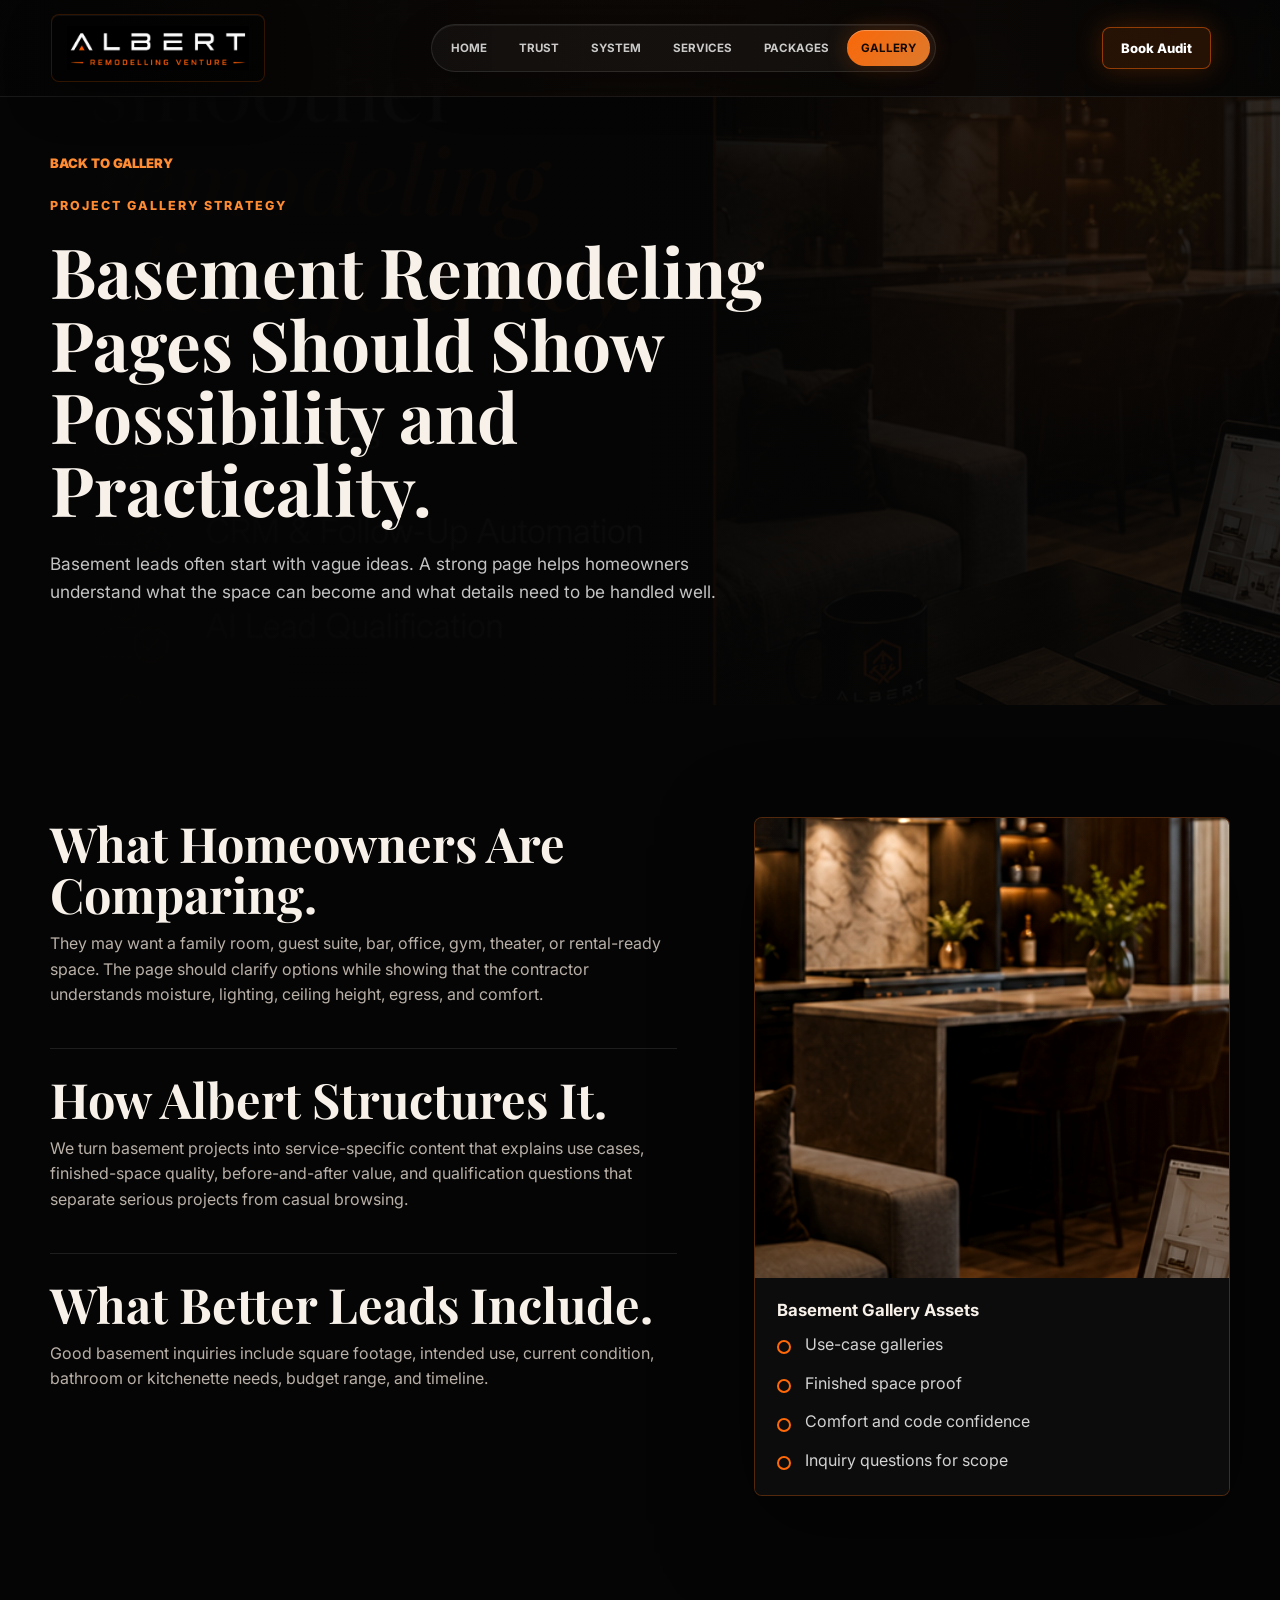
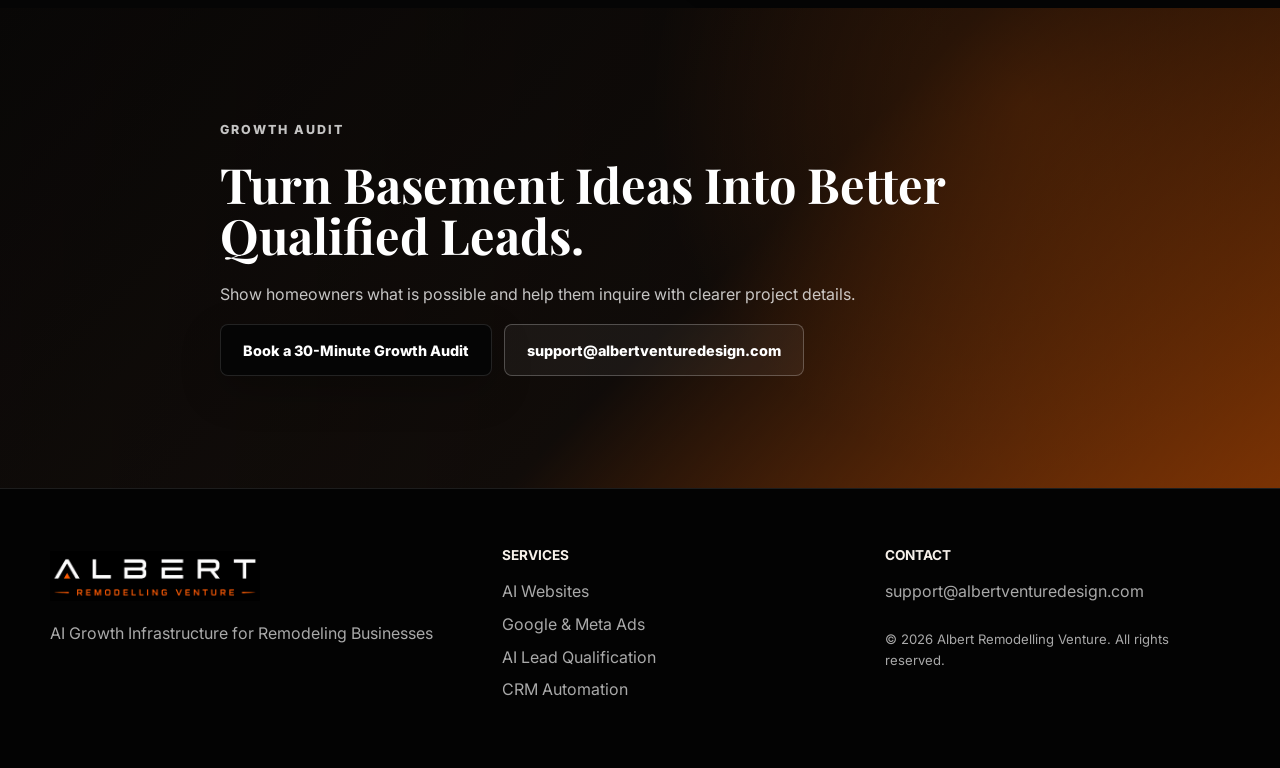
==== basement-remodeling.html @ aa7a7941 "Launch Albert Remodelling Venture website Mobile-first, performance-optimised 12-page marketing site" ====
<!DOCTYPE html>
<html lang="en">
  <head><meta charset="UTF-8" /><meta name="viewport" content="width=device-width, initial-scale=1.0" /><title>Basement Remodeling Strategy | Albert Remodelling Venture</title><meta name="description" content="Basement remodeling gallery strategy for showcasing livable space, entertainment areas, guest suites, home offices, and lead qualification." /><link rel="preconnect" href="https://fonts.googleapis.com" /><link rel="preconnect" href="https://fonts.gstatic.com" crossorigin /><link href="https://fonts.googleapis.com/css2?family=Inter:wght@400;500;600;700;800&family=Playfair+Display:wght@600;700&display=swap" rel="stylesheet" /><link rel="icon" type="image/png" href="assets/albert-favicon.png" />
    <link rel="apple-touch-icon" href="assets/apple-touch-icon.png" />
    <meta name="theme-color" content="#050505" />
    <meta property="og:type" content="website" />
    <meta property="og:title" content="Basement Remodeling Strategy | Albert Remodelling Venture" />
    <meta property="og:description" content="Basement remodeling gallery strategy for showcasing livable space, entertainment areas, guest suites, home offices, and lead qualification." />
    <link rel="stylesheet" href="styles.css" />
    <noscript><style>.reveal{opacity:1!important;transform:none!important}</style></noscript>
  </head>
  <body>
    <a href="#main" class="skip-link">Skip to main content</a>
    <header class="site-header" data-header><a class="brand" href="index.html" aria-label="Albert Remodelling Venture home"><img src="assets/albert-logo-wordmark.png" alt="Albert Remodelling Venture logo" /></a><nav class="nav" data-nav aria-label="Primary navigation"><a href="index.html">Home</a><a href="trust.html">Trust</a><a href="system.html">System</a><a href="services.html">Services</a><a href="packages.html">Packages</a><a class="is-active" href="gallery.html">Gallery</a></nav><a class="header-cta" href="mailto:support@albertventuredesign.com?subject=30-Minute%20Growth%20Audit">Book Audit</a><button class="nav-toggle" type="button" data-nav-toggle aria-label="Open navigation" aria-expanded="false"><span></span><span></span><span></span></button></header>
    <main id="main">
      <section class="page-hero"><div class="page-hero-bg" aria-hidden="true"><img src="albert_remodelling_venture_neat_folder/albert_remodelling_venture_neat_folder/02_CAROUSEL_POST_2_Project_Friction/slide_03.png" alt="" loading="eager" fetchpriority="high" decoding="async" /></div><div class="container"><a class="text-link reveal" href="gallery.html">Back to Gallery</a><p class="eyebrow reveal">Project Gallery Strategy</p><h1 class="reveal">Basement Remodeling Pages Should Show Possibility and Practicality.</h1><p class="reveal">Basement leads often start with vague ideas. A strong page helps homeowners understand what the space can become and what details need to be handled well.</p></div></section>
      <section class="section-pad"><div class="container detail-grid"><div class="detail-copy"><div class="detail-block reveal"><h2>What Homeowners Are Comparing.</h2><p>They may want a family room, guest suite, bar, office, gym, theater, or rental-ready space. The page should clarify options while showing that the contractor understands moisture, lighting, ceiling height, egress, and comfort.</p></div><div class="detail-block reveal"><h2>How Albert Structures It.</h2><p>We turn basement projects into service-specific content that explains use cases, finished-space quality, before-and-after value, and qualification questions that separate serious projects from casual browsing.</p></div><div class="detail-block reveal"><h2>What Better Leads Include.</h2><p>Good basement inquiries include square footage, intended use, current condition, bathroom or kitchenette needs, budget range, and timeline.</p></div></div><aside class="detail-visual reveal"><div class="project-visual basement" role="img" aria-label="Basement remodeling visual"></div><div class="detail-visual-caption"><h3>Basement Gallery Assets</h3><ul class="check-list"><li>Use-case galleries</li><li>Finished space proof</li><li>Comfort and code confidence</li><li>Inquiry questions for scope</li></ul></div></aside></div></section>
      <section class="final-cta section-pad section-orange"><div class="container narrow reveal"><p class="eyebrow">Growth Audit</p><h2>Turn Basement Ideas Into Better Qualified Leads.</h2><p>Show homeowners what is possible and help them inquire with clearer project details.</p><div class="hero-actions"><a class="btn btn-dark" href="mailto:support@albertventuredesign.com?subject=Basement%20Remodeling%20Growth%20Audit">Book a 30-Minute Growth Audit</a><a class="btn btn-ghost-dark" href="mailto:support@albertventuredesign.com">support@albertventuredesign.com</a></div></div></section>
    </main>
    <footer class="footer"><div class="container footer-inner"><div><img class="footer-logo" src="assets/albert-logo-wordmark.png" alt="Albert Remodelling Venture logo" loading="lazy" decoding="async" /><p>AI Growth Infrastructure for Remodeling Businesses</p></div><div><h2>Services</h2><p>AI Websites</p><p>Google &amp; Meta Ads</p><p>AI Lead Qualification</p><p>CRM Automation</p></div><div><h2>Contact</h2><a href="mailto:support@albertventuredesign.com">support@albertventuredesign.com</a><p class="copyright">&copy; 2026 Albert Remodelling Venture. All rights reserved.</p></div></div></footer><script src="script.js"></script>
  </body>
</html>
---- styles.css ----
:root {
  --ink: #050505;
  --charcoal: #0d0d0d;
  --panel: #151210;
  --panel-2: #201a15;
  --line: rgba(255, 255, 255, 0.12);
  --line-strong: rgba(255, 110, 16, 0.45);
  --text: #f7f1ea;
  --muted: #b9b0a8;
  --orange: #ff6908;
  --orange-2: #ff8b32;
  --gold: #d9a55a;
  --shadow: 0 28px 90px rgba(0, 0, 0, 0.55);
  --radius: 8px;
  --max: 1180px;
}

* {
  box-sizing: border-box;
}

html {
  scroll-behavior: smooth;
}

[id] {
  scroll-margin-top: 92px;
}

body {
  margin: 0;
  background: var(--ink);
  color: var(--text);
  font-family: "Inter", Arial, sans-serif;
  line-height: 1.6;
}

body.nav-open {
  overflow: hidden;
}

img {
  display: block;
  max-width: 100%;
  height: auto;
}

a {
  color: inherit;
  text-decoration: none;
}

.skip-link {
  position: absolute;
  top: -120%;
  left: 16px;
  z-index: 200;
  padding: 10px 18px;
  border-radius: 0 0 var(--radius) var(--radius);
  background: var(--orange);
  color: #130904;
  font-size: 0.88rem;
  font-weight: 800;
  white-space: nowrap;
  transition: top 150ms ease;
}

.skip-link:focus {
  top: 0;
  outline: 2px solid #fff;
  outline-offset: 2px;
}

:focus-visible {
  outline: 2px solid var(--orange);
  outline-offset: 3px;
  border-radius: 3px;
}

h1,
h2,
h3,
p {
  margin-top: 0;
}

h1,
h2 {
  font-family: "Playfair Display", Georgia, serif;
  line-height: 1.05;
}

h1 {
  max-width: 850px;
  margin-bottom: 26px;
  font-size: clamp(2.65rem, 6.2vw, 6rem);
  letter-spacing: 0;
}

h2 {
  margin-bottom: 22px;
  font-size: clamp(2rem, 3.8vw, 3.9rem);
  letter-spacing: 0;
}

h3 {
  margin-bottom: 12px;
  font-size: 1.05rem;
  line-height: 1.2;
}

p {
  color: var(--muted);
}

.container {
  width: min(100% - 40px, var(--max));
  margin: 0 auto;
}

.narrow {
  max-width: 840px;
}

.section-pad {
  padding: 112px 0;
}

.section-dark,
.section-dark-soft {
  background: var(--ink);
}

.section-dark-soft {
  background:
    radial-gradient(circle at 18% 12%, rgba(255, 105, 8, 0.12), transparent 28%),
    linear-gradient(135deg, #070707 0%, #14100d 100%);
}

.section-warm {
  background:
    linear-gradient(135deg, rgba(255, 105, 8, 0.08), transparent 34%),
    #0f0d0b;
}

.site-header {
  position: fixed;
  top: 0;
  left: 0;
  z-index: 50;
  display: grid;
  grid-template-columns: auto 1fr auto auto;
  align-items: center;
  gap: 18px;
  width: 100%;
  padding: 14px clamp(18px, 4vw, 52px);
  background:
    linear-gradient(90deg, rgba(5, 5, 5, 0.92), rgba(15, 10, 7, 0.76), rgba(5, 5, 5, 0.92));
  border-bottom: 1px solid rgba(255, 255, 255, 0.08);
  backdrop-filter: blur(18px);
  transition: background 220ms ease, padding 220ms ease;
}

.site-header.is-scrolled {
  padding-top: 9px;
  padding-bottom: 9px;
  background: rgba(5, 5, 5, 0.9);
}

.brand {
  display: inline-flex;
  width: 214px;
  height: 68px;
  align-items: center;
  justify-content: center;
  padding: 10px 15px;
  border: 1px solid rgba(255, 105, 8, 0.18);
  border-radius: var(--radius);
  background: rgba(0, 0, 0, 0.5);
  overflow: hidden;
  box-shadow: inset 0 1px 0 rgba(255, 255, 255, 0.05), 0 16px 44px rgba(0, 0, 0, 0.34);
}

.brand img {
  width: 100%;
  height: 100%;
  object-fit: contain;
  object-position: center;
}

.nav {
  display: flex;
  align-items: center;
  justify-content: center;
  justify-self: center;
  gap: 4px;
  padding: 5px;
  border: 1px solid rgba(255, 255, 255, 0.1);
  border-radius: 999px;
  background: rgba(255, 255, 255, 0.035);
  box-shadow: inset 0 1px 0 rgba(255, 255, 255, 0.06), 0 18px 45px rgba(0, 0, 0, 0.22);
  color: #f3ece4;
  font-size: 0.72rem;
  font-weight: 700;
  text-transform: uppercase;
}

.nav a {
  position: relative;
  display: inline-flex;
  min-height: 36px;
  align-items: center;
  justify-content: center;
  padding: 0 14px;
  border-radius: 999px;
  color: rgba(255, 255, 255, 0.78);
  transition: color 180ms ease, background 180ms ease, box-shadow 180ms ease;
}

.nav a::after {
  display: none;
}

.nav a:hover,
.nav a:focus-visible {
  background: rgba(255, 255, 255, 0.07);
  color: #fff;
}

.nav a.is-active {
  background: linear-gradient(135deg, rgba(255, 105, 8, 0.98), rgba(255, 139, 50, 0.86));
  color: #120904;
  box-shadow: 0 0 24px rgba(255, 105, 8, 0.24), inset 0 1px 0 rgba(255, 255, 255, 0.28);
}

.header-cta {
  display: inline-flex;
  min-height: 42px;
  align-items: center;
  justify-content: center;
  padding: 0 18px;
  border: 1px solid rgba(255, 105, 8, 0.5);
  border-radius: var(--radius);
  background: rgba(255, 105, 8, 0.12);
  color: #fff;
  font-size: 0.82rem;
  font-weight: 800;
  box-shadow: 0 0 28px rgba(255, 105, 8, 0.22);
}

.nav-toggle {
  display: none;
  flex-direction: column;
  justify-content: center;
  align-items: center;
  gap: 5px;
  width: 44px;
  height: 44px;
  border: 1px solid var(--line);
  border-radius: var(--radius);
  background: rgba(255, 255, 255, 0.04);
  cursor: pointer;
}

.nav-toggle span {
  display: block;
  width: 20px;
  height: 2px;
  background: #fff;
  border-radius: 1px;
  transition: transform 220ms ease, opacity 180ms ease;
}

.nav-toggle[aria-expanded="true"] span:nth-child(1) {
  transform: translateY(7px) rotate(45deg);
}

.nav-toggle[aria-expanded="true"] span:nth-child(2) {
  opacity: 0;
}

.nav-toggle[aria-expanded="true"] span:nth-child(3) {
  transform: translateY(-7px) rotate(-45deg);
}

.hero {
  position: relative;
  min-height: 82vh;
  padding: 142px 0 54px;
  overflow: hidden;
  isolation: isolate;
}

.hero-bg,
.hero-bg img {
  position: absolute;
  inset: 0;
  z-index: -3;
  width: 100%;
  height: 100%;
}

.hero-bg img {
  object-fit: cover;
  opacity: 0.58;
}

.hero::before {
  position: absolute;
  inset: 0;
  z-index: -2;
  background:
    linear-gradient(90deg, #050505 0%, #050505 49%, rgba(5, 5, 5, 0.78) 62%, rgba(5, 5, 5, 0.28) 100%),
    linear-gradient(180deg, rgba(0, 0, 0, 0.3), #050505 100%);
  content: "";
}

.hero::after {
  position: absolute;
  right: min(8vw, 110px);
  bottom: 28px;
  z-index: -1;
  width: min(440px, 44vw);
  height: 1px;
  background: linear-gradient(90deg, transparent, var(--orange), transparent);
  box-shadow: 0 0 70px 20px rgba(255, 105, 8, 0.24);
  content: "";
}

.hero-inner {
  width: min(100% - 40px, var(--max));
  margin: 0 auto;
}

.eyebrow {
  margin-bottom: 18px;
  color: var(--orange-2);
  font-size: 0.78rem;
  font-weight: 800;
  letter-spacing: 0.16em;
  text-transform: uppercase;
}

.hero-copy {
  max-width: 720px;
  margin-bottom: 28px;
  color: rgba(255, 255, 255, 0.78);
  font-size: clamp(0.98rem, 1.45vw, 1.1rem);
}

.hero-actions {
  display: flex;
  flex-wrap: wrap;
  gap: 12px;
  align-items: center;
}

.btn {
  display: inline-flex;
  min-height: 52px;
  align-items: center;
  justify-content: center;
  padding: 0 22px;
  border-radius: var(--radius);
  font-size: 0.9rem;
  font-weight: 800;
  transition: transform 180ms ease, box-shadow 180ms ease, border-color 180ms ease;
}

.btn:hover,
.btn:focus-visible {
  transform: translateY(-2px);
}

.btn-primary {
  background: linear-gradient(135deg, var(--orange), var(--orange-2));
  color: #120904;
  box-shadow: 0 0 36px rgba(255, 105, 8, 0.44), inset 0 1px 0 rgba(255, 255, 255, 0.38);
}

.btn-secondary {
  border: 1px solid rgba(255, 255, 255, 0.18);
  background: rgba(255, 255, 255, 0.06);
  color: #fff;
}

.btn-dark {
  background: #090705;
  color: #fff;
  box-shadow: 0 15px 40px rgba(0, 0, 0, 0.24);
}

.btn-ghost-dark {
  border: 1px solid rgba(0, 0, 0, 0.24);
  color: #180a02;
}

.trust-line {
  display: flex;
  flex-wrap: wrap;
  gap: 10px;
  max-width: 850px;
  margin: 32px 0 0;
  color: rgba(255, 255, 255, 0.74);
  font-size: 0.8rem;
  font-weight: 800;
  text-transform: uppercase;
}

.trust-item {
  display: inline-flex;
  align-items: center;
  gap: 10px;
}

.trust-item:not(:last-child)::after {
  width: 4px;
  height: 4px;
  border-radius: 999px;
  background: var(--orange);
  content: "";
}

.section-heading {
  max-width: 780px;
  margin-bottom: 44px;
}

.section-heading.wide {
  max-width: 940px;
}

.section-heading p,
.section-copy p {
  max-width: 760px;
  font-size: 0.98rem;
}

.page-hero {
  position: relative;
  min-height: 58vh;
  padding: 150px 0 82px;
  overflow: hidden;
  background: #060606;
  isolation: isolate;
}

.page-hero::before {
  position: absolute;
  inset: 0;
  z-index: -1;
  background:
    linear-gradient(90deg, #050505 0%, rgba(5, 5, 5, 0.94) 48%, rgba(5, 5, 5, 0.58) 100%),
    radial-gradient(circle at 82% 22%, rgba(255, 105, 8, 0.22), transparent 30%);
  content: "";
}

.page-hero-bg {
  position: absolute;
  inset: 0;
  z-index: -2;
  opacity: 0.44;
}

.page-hero-bg img {
  width: 100%;
  height: 100%;
  object-fit: cover;
  object-position: right center;
}

.page-hero h1 {
  max-width: 840px;
  font-size: clamp(2.7rem, 5.4vw, 5.4rem);
}

.page-hero p:not(.eyebrow) {
  max-width: 720px;
  color: rgba(255, 255, 255, 0.76);
  font-size: 1.08rem;
}

.page-grid {
  display: grid;
  grid-template-columns: minmax(0, 0.8fr) minmax(320px, 1fr);
  gap: clamp(32px, 6vw, 76px);
  align-items: start;
}

.page-aside {
  position: sticky;
  top: 110px;
}

.page-panel {
  padding: clamp(24px, 4vw, 42px);
  border: 1px solid rgba(255, 105, 8, 0.28);
  border-radius: var(--radius);
  background:
    linear-gradient(135deg, rgba(255, 105, 8, 0.12), rgba(255, 255, 255, 0.035)),
    #12100e;
  box-shadow: var(--shadow);
}

.page-stack {
  display: grid;
  gap: 16px;
}

.text-link {
  display: inline-flex;
  align-items: center;
  margin-bottom: 22px;
  color: var(--orange-2);
  font-size: 0.82rem;
  font-weight: 900;
  text-transform: uppercase;
}

.text-link:hover {
  color: #fff;
}

.detail-grid {
  display: grid;
  grid-template-columns: minmax(0, 1fr) minmax(320px, 0.76fr);
  gap: clamp(34px, 6vw, 78px);
  align-items: start;
}

.detail-copy {
  display: grid;
  gap: 24px;
}

.detail-copy h2 {
  margin-bottom: 12px;
}

.detail-block {
  padding-bottom: 24px;
  border-bottom: 1px solid rgba(255, 255, 255, 0.1);
}

.detail-block:last-child {
  border-bottom: 0;
}

.detail-block p {
  max-width: 760px;
}

.detail-card {
  padding: 26px;
  border: 1px solid rgba(255, 105, 8, 0.28);
  border-radius: var(--radius);
  background:
    linear-gradient(145deg, rgba(255, 105, 8, 0.12), rgba(255, 255, 255, 0.035)),
    #12100e;
  box-shadow: var(--shadow);
}

.detail-card h3 {
  font-size: 1.3rem;
}

.detail-visual {
  position: sticky;
  top: 110px;
  overflow: hidden;
  border: 1px solid rgba(255, 105, 8, 0.28);
  border-radius: var(--radius);
  background: #111;
  box-shadow: var(--shadow);
}

.detail-visual .project-visual {
  height: 460px;
}

.detail-visual-caption {
  padding: 22px;
  background: #0c0c0c;
}

.detail-visual-caption p {
  margin: 0;
}

.card-grid {
  display: grid;
  gap: 16px;
}

.card-grid.five {
  grid-template-columns: repeat(5, minmax(0, 1fr));
}

.glass-card,
.service-card,
.package-card,
.timeline-step,
.gallery-card {
  border: 1px solid var(--line);
  border-radius: var(--radius);
  background:
    linear-gradient(145deg, rgba(255, 255, 255, 0.075), rgba(255, 255, 255, 0.025)),
    rgba(255, 255, 255, 0.03);
  box-shadow: 0 18px 50px rgba(0, 0, 0, 0.26);
  transition: transform 180ms ease, border-color 180ms ease, background 180ms ease;
}

.glass-card:hover,
.service-card:hover,
.package-card:hover,
.timeline-step:hover,
.gallery-card:hover {
  transform: translateY(-5px);
  border-color: var(--line-strong);
}

.glass-card {
  min-height: 235px;
  padding: 22px;
}

.card-icon {
  display: inline-flex;
  width: 42px;
  height: 42px;
  align-items: center;
  justify-content: center;
  margin-bottom: 34px;
  border: 1px solid rgba(255, 105, 8, 0.4);
  border-radius: 999px;
  color: var(--orange-2);
  font-size: 0.78rem;
  font-weight: 800;
}

.split {
  display: grid;
  grid-template-columns: minmax(0, 0.95fr) minmax(320px, 1fr);
  gap: clamp(36px, 6vw, 86px);
  align-items: center;
}

.reverse {
  grid-template-columns: minmax(320px, 1fr) minmax(0, 0.95fr);
}

.trust-panel {
  padding: clamp(24px, 4vw, 42px);
  border: 1px solid rgba(255, 105, 8, 0.28);
  border-radius: var(--radius);
  background:
    linear-gradient(135deg, rgba(255, 105, 8, 0.12), rgba(255, 255, 255, 0.035)),
    #12100e;
  box-shadow: var(--shadow);
}

.check-list,
.package-card ul {
  display: grid;
  gap: 13px;
  margin: 0;
  padding: 0;
  list-style: none;
}

.check-list.two-col {
  grid-template-columns: repeat(2, minmax(0, 1fr));
}

.check-list li,
.package-card li {
  position: relative;
  padding-left: 28px;
  color: rgba(255, 255, 255, 0.82);
}

.check-list li::before,
.package-card li::before {
  position: absolute;
  top: 0.53em;
  left: 0;
  width: 10px;
  height: 10px;
  border: 2px solid var(--orange);
  border-radius: 999px;
  content: "";
}

.feature-strip {
  display: grid;
  grid-template-columns: repeat(5, minmax(0, 1fr));
  gap: 12px;
}

.feature-strip span {
  min-height: 78px;
  display: flex;
  align-items: center;
  padding: 18px;
  border: 1px solid var(--line);
  border-radius: var(--radius);
  background: #111;
  color: #f8f3ef;
  font-weight: 800;
}

.service-grid {
  display: grid;
  grid-template-columns: repeat(3, minmax(0, 1fr));
  gap: 16px;
}

.service-card {
  min-height: 210px;
  padding: 28px;
}

.service-card h3 {
  color: #fff;
  font-size: 1.3rem;
}

.media-band {
  background:
    radial-gradient(circle at 78% 26%, rgba(255, 105, 8, 0.11), transparent 32%),
    #080808;
}

.media-frame {
  position: relative;
  max-width: 430px;
  overflow: hidden;
  border: 1px solid rgba(255, 105, 8, 0.35);
  border-radius: var(--radius);
  box-shadow: var(--shadow);
}

.media-frame::after {
  position: absolute;
  inset: 0;
  border: 1px solid rgba(255, 255, 255, 0.1);
  content: "";
  pointer-events: none;
}

.mini-grid {
  display: grid;
  grid-template-columns: repeat(2, minmax(0, 1fr));
  gap: 10px;
  margin: 28px 0;
}

.mini-grid span {
  min-height: 48px;
  display: flex;
  align-items: center;
  padding: 12px 14px;
  border-left: 2px solid var(--orange);
  background: rgba(255, 255, 255, 0.055);
  color: rgba(255, 255, 255, 0.82);
  font-weight: 700;
}

.timeline {
  display: grid;
  grid-template-columns: repeat(5, minmax(0, 1fr));
  gap: 14px;
}

.timeline-step {
  min-height: 250px;
  padding: 24px;
}

.timeline-step span {
  display: block;
  margin-bottom: 40px;
  color: var(--orange);
  font-size: 0.8rem;
  font-weight: 900;
}

.timeline-step h3 {
  font-size: 1.25rem;
}

.package-grid {
  display: grid;
  grid-template-columns: repeat(3, minmax(0, 1fr));
  gap: 18px;
  align-items: stretch;
}

.package-card {
  position: relative;
  min-height: 590px;
  padding: 30px;
}

.package-card.featured {
  border-color: rgba(255, 105, 8, 0.72);
  background:
    linear-gradient(165deg, rgba(255, 105, 8, 0.22), rgba(255, 255, 255, 0.055)),
    #15100d;
  box-shadow: 0 0 70px rgba(255, 105, 8, 0.14);
}

.package-card h3 {
  font-size: 1.55rem;
}

.package-label {
  margin-bottom: 10px;
  color: var(--orange-2);
  font-size: 0.8rem;
  font-weight: 900;
  text-transform: uppercase;
}

.popular {
  position: absolute;
  top: 28px;
  right: 24px;
  padding: 7px 10px;
  border-radius: 999px;
  background: var(--orange);
  color: #170904;
  font-size: 0.68rem;
  font-weight: 900;
  text-transform: uppercase;
}

.package-card .btn {
  width: 100%;
  margin-top: 26px;
}

.gallery-grid {
  display: grid;
  grid-template-columns: repeat(3, minmax(0, 1fr));
  gap: 18px;
}

.gallery-card {
  position: relative;
  overflow: hidden;
  min-height: 360px;
  background: #111;
}

.project-visual {
  position: relative;
  width: 100%;
  height: 280px;
  background-position: center;
  background-size: cover;
  filter: saturate(1.08) contrast(1.04) brightness(1.08);
  transition: transform 320ms ease, filter 320ms ease;
}

.project-visual::after {
  position: absolute;
  inset: 0;
  background:
    linear-gradient(180deg, rgba(0, 0, 0, 0.04) 20%, rgba(0, 0, 0, 0.42) 100%),
    linear-gradient(90deg, rgba(0, 0, 0, 0.04), transparent 48%, rgba(255, 105, 8, 0.1));
  content: "";
}

.project-visual.kitchen {
  background-image: url("albert_remodelling_venture_neat_folder/albert_remodelling_venture_neat_folder/01_CAROUSEL_POST_1_Homeowners_Decide/slide_01.png");
  background-position: 100% 52%;
  background-size: 285%;
}

.project-visual.bath {
  background-image: url("albert_remodelling_venture_neat_folder/albert_remodelling_venture_neat_folder/03_CAROUSEL_POST_3_Year_Round_Pipeline/slide_04.png");
  background-position: 100% 50%;
  background-size: 280%;
}

.project-visual.living {
  background-image: url("albert_remodelling_venture_neat_folder/albert_remodelling_venture_neat_folder/01_CAROUSEL_POST_1_Homeowners_Decide/slide_03.png");
  background-position: 100% 48%;
  background-size: 292%;
}

.project-visual.basement {
  background-image: url("albert_remodelling_venture_neat_folder/albert_remodelling_venture_neat_folder/02_CAROUSEL_POST_2_Project_Friction/slide_03.png");
  background-position: 100% 48%;
  background-size: 288%;
}

.project-visual.design {
  background-image: url("albert_remodelling_venture_neat_folder/albert_remodelling_venture_neat_folder/03_CAROUSEL_POST_3_Year_Round_Pipeline/slide_01.png");
  background-position: 100% 54%;
  background-size: 290%;
}

.project-visual.before {
  background-image: url("albert_remodelling_venture_neat_folder/albert_remodelling_venture_neat_folder/02_CAROUSEL_POST_2_Project_Friction/slide_02.png");
  background-position: 100% 48%;
  background-size: 288%;
}

.gallery-card:hover .project-visual {
  transform: scale(1.04);
  filter: saturate(1.12) contrast(1.08) brightness(1.12);
}

.gallery-card-copy {
  position: absolute;
  right: 0;
  bottom: 0;
  left: 0;
  z-index: 1;
  padding: 26px;
  background: linear-gradient(180deg, transparent, rgba(0, 0, 0, 0.82) 20%, #0e0e0e 100%);
}

.gallery-card-copy::after {
  display: inline-flex;
  min-height: 30px;
  align-items: center;
  margin-top: 14px;
  padding: 0 10px;
  border: 1px solid rgba(255, 105, 8, 0.42);
  border-radius: 999px;
  color: #fff;
  content: "Open Page";
  font-size: 0.68rem;
  font-weight: 900;
  text-transform: uppercase;
}

.gallery-card-copy span {
  display: block;
  margin-bottom: 8px;
  color: var(--orange-2);
  font-size: 0.7rem;
  font-weight: 900;
  text-transform: uppercase;
}

.gallery-card h3 {
  margin: 0;
  font-size: 1.25rem;
  color: #fff;
}

.section-orange {
  position: relative;
  overflow: hidden;
  background:
    radial-gradient(circle at 80% 20%, rgba(255, 105, 8, 0.28), transparent 34%),
    linear-gradient(135deg, #0a0807 0%, #18110d 56%, #ff6908 100%);
  color: #fff;
}

.section-orange::before {
  position: absolute;
  inset: 0;
  background: linear-gradient(90deg, rgba(0, 0, 0, 0.16), rgba(0, 0, 0, 0.52));
  content: "";
}

.section-orange .container {
  position: relative;
  z-index: 1;
}

.section-orange .eyebrow,
.section-orange p {
  color: rgba(255, 255, 255, 0.76);
}

.section-orange h2 {
  color: #fff;
}

.section-orange .btn-dark {
  border: 1px solid rgba(255, 255, 255, 0.12);
  background: #050505;
}

.section-orange .btn-ghost-dark {
  border-color: rgba(255, 255, 255, 0.24);
  background: rgba(255, 255, 255, 0.05);
  color: #fff;
}

.footer {
  padding: 58px 0;
  border-top: 1px solid rgba(255, 255, 255, 0.1);
  background: #030303;
}

.footer-inner {
  display: grid;
  grid-template-columns: 1.2fr 1fr 1fr;
  gap: 38px;
}

.footer-logo {
  width: 210px;
  height: 58px;
  object-fit: contain;
  margin-bottom: 16px;
}

.footer h2 {
  margin-bottom: 16px;
  font-family: "Inter", Arial, sans-serif;
  font-size: 0.85rem;
  line-height: 1.2;
  text-transform: uppercase;
}

.footer p,
.footer a {
  display: block;
  margin-bottom: 7px;
  color: rgba(255, 255, 255, 0.66);
}

.footer a:hover {
  color: var(--orange-2);
}

.copyright {
  margin-top: 24px;
  font-size: 0.82rem;
}

.reveal {
  opacity: 0;
  transform: translateY(18px);
  transition: opacity 560ms ease, transform 560ms ease;
}

.reveal.is-visible {
  opacity: 1;
  transform: translateY(0);
}

@media (max-width: 1080px) {
  .card-grid.five,
  .feature-strip,
  .timeline {
    grid-template-columns: repeat(2, minmax(0, 1fr));
  }

  .service-grid,
  .gallery-grid,
  .package-grid {
    grid-template-columns: repeat(2, minmax(0, 1fr));
  }

  .package-card.featured {
    order: -1;
  }
}

@media (max-width: 820px) {
  .site-header {
    grid-template-columns: auto 1fr auto;
  }

  .brand img {
    width: 100%;
  }

  .brand {
    width: 136px;
    height: 52px;
    padding: 8px 10px;
  }

  .header-cta {
    justify-self: end;
  }

  .nav-toggle {
    display: flex;
  }

  .nav {
    position: fixed;
    inset: 72px 14px auto 14px;
    width: calc(100% - 28px);
    display: grid;
    justify-self: stretch;
    justify-content: stretch;
    gap: 6px;
    padding: 14px;
    border: 1px solid var(--line);
    border-radius: var(--radius);
    background: rgba(8, 8, 8, 0.96);
    box-shadow: var(--shadow);
    transform: translateY(-18px);
    opacity: 0;
    pointer-events: none;
    transition: opacity 180ms ease, transform 180ms ease;
  }

  .nav.is-open {
    transform: translateY(0);
    opacity: 1;
    pointer-events: auto;
  }

  .nav a {
    min-height: 46px;
    justify-content: flex-start;
    padding: 0 14px;
    border-radius: var(--radius);
    border-bottom: 0;
  }

  .nav a.is-active {
    color: #120904;
  }

  .section-pad {
    padding: 82px 0;
  }

  .hero {
    min-height: 86vh;
    padding-top: 126px;
  }

  .hero::before {
    background:
      linear-gradient(90deg, rgba(5, 5, 5, 0.97) 0%, rgba(5, 5, 5, 0.88) 72%, rgba(5, 5, 5, 0.56) 100%),
      linear-gradient(180deg, rgba(0, 0, 0, 0.22), #050505 100%);
  }

  .hero-bg img {
    opacity: 0.44;
  }

  .split,
  .reverse,
  .footer-inner,
  .page-grid,
  .detail-grid {
    grid-template-columns: 1fr;
  }

  .page-aside,
  .detail-visual {
    position: static;
  }

  .media-frame {
    max-width: 100%;
  }

  .check-list.two-col {
    grid-template-columns: 1fr;
  }
}

@media (max-width: 640px) {
  h1,
  h2 {
    line-height: 1.1;
  }

  .section-pad {
    padding: 72px 0;
  }

  .container,
  .hero-inner {
    width: min(100% - 28px, var(--max));
  }

  .site-header {
    gap: 10px;
    padding-right: 14px;
    padding-left: 14px;
  }

  .header-cta {
    min-height: 40px;
    padding: 0 12px;
    font-size: 0.74rem;
  }

  .hero {
    padding-bottom: 56px;
  }

  .hero-actions,
  .hero-actions .btn {
    width: 100%;
  }

  .btn {
    min-height: 50px;
    padding: 0 16px;
    text-align: center;
  }

  .card-grid.five,
  .feature-strip,
  .service-grid,
  .gallery-grid,
  .package-grid,
  .timeline,
  .mini-grid {
    grid-template-columns: 1fr;
  }

  .glass-card,
  .service-card,
  .timeline-step,
  .package-card {
    min-height: auto;
  }

  .trust-line {
    gap: 8px 10px;
  }

  .trust-item {
    padding: 6px 9px;
    border: 1px solid rgba(255, 255, 255, 0.12);
    border-radius: 999px;
    background: rgba(255, 255, 255, 0.045);
    font-size: 0.7rem;
  }

  .trust-item:not(:last-child)::after {
    display: none;
  }

  .popular {
    position: static;
    display: inline-flex;
    margin-bottom: 16px;
  }
}

@media (max-width: 380px) {
  .section-pad {
    padding: 56px 0;
  }

  h1 {
    font-size: 2.3rem;
  }

  .hero {
    padding-top: 100px;
  }
}

@media (prefers-reduced-motion: reduce) {
  *,
  *::before,
  *::after {
    scroll-behavior: auto !important;
    transition-duration: 0.01ms !important;
    animation-duration: 0.01ms !important;
    animation-iteration-count: 1 !important;
  }

  .reveal {
    opacity: 1;
    transform: none;
  }
}
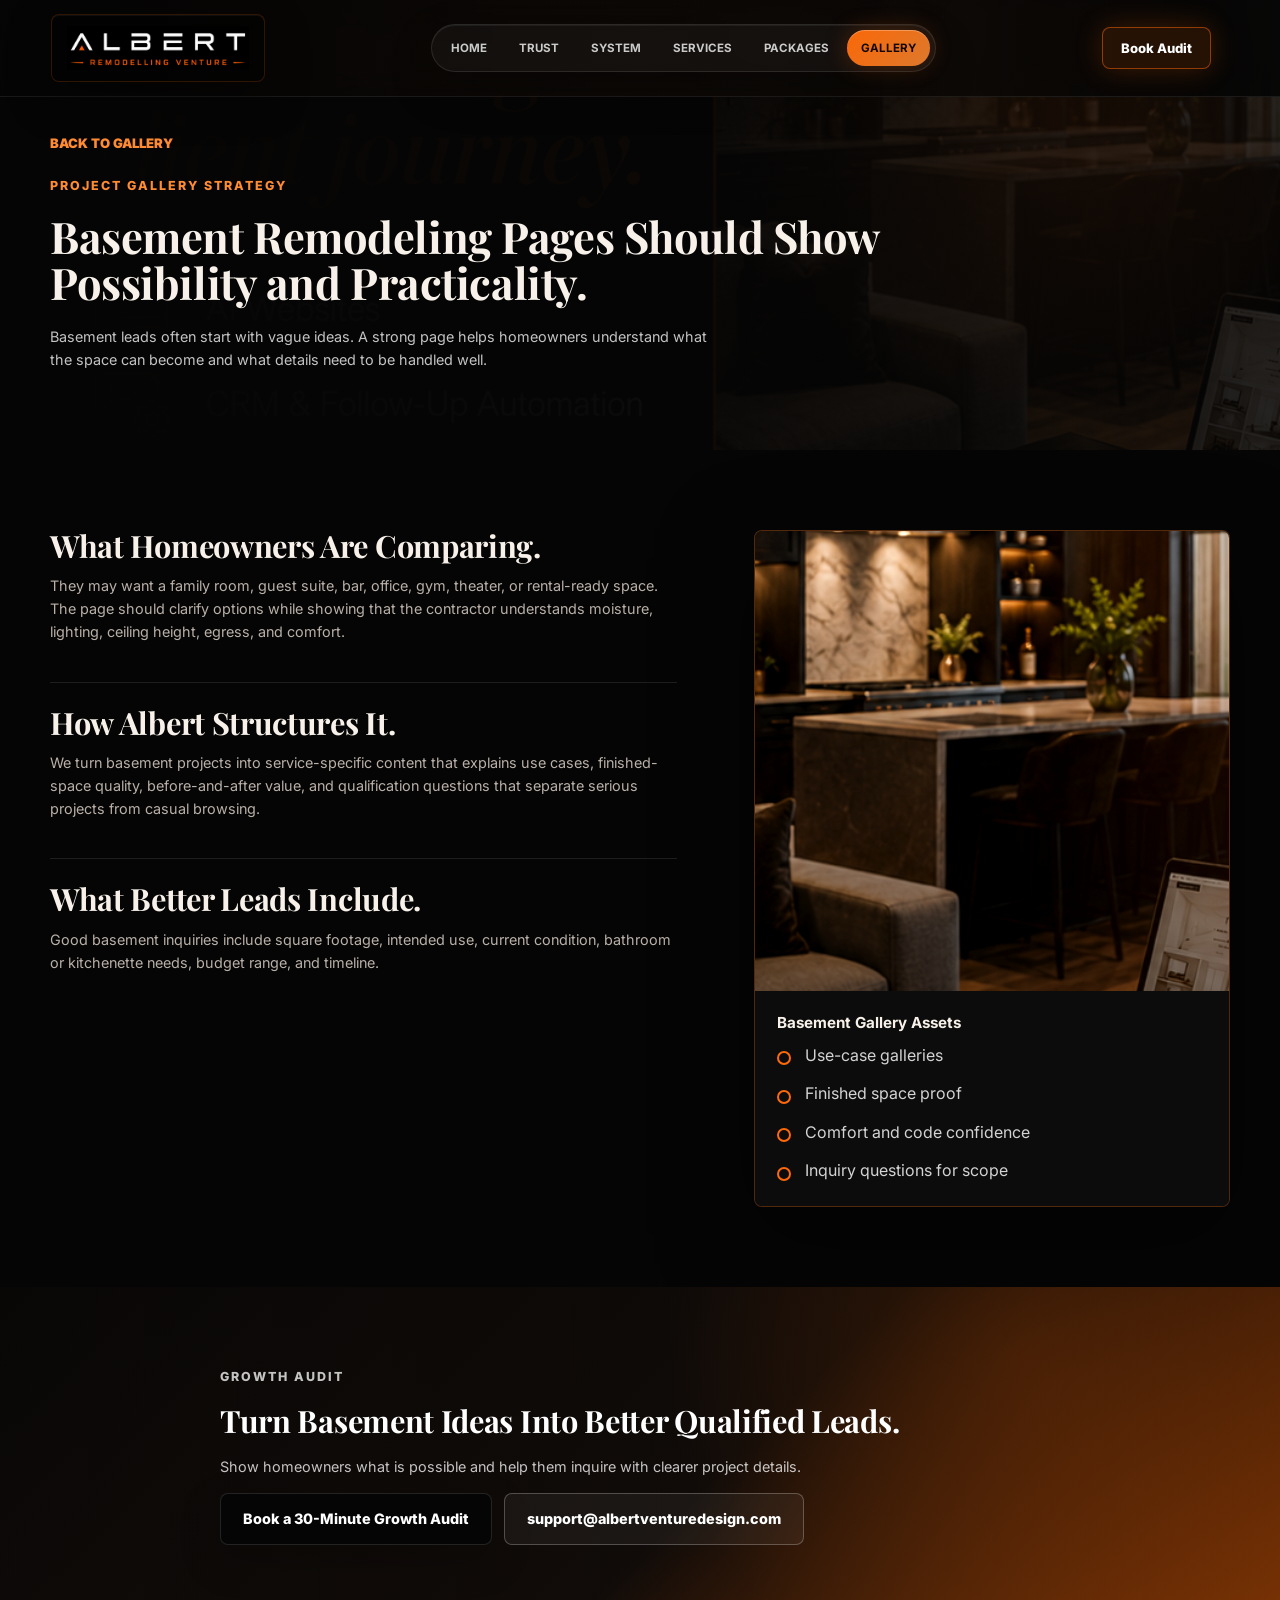
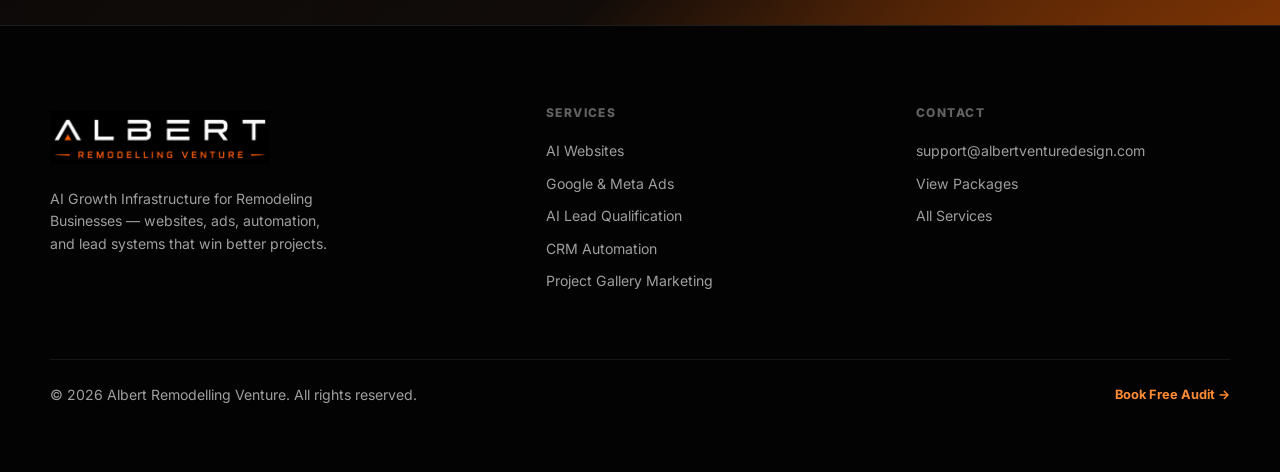
==== commit 54b95f62: "Bigger, fuller footer across all 12 pages Increased footer padding (58px → 80px top), larger logo (6" ====
--- a/basement-remodeling.html
+++ b/basement-remodeling.html
@@ -17,6 +17,33 @@
       <section class="section-pad"><div class="container detail-grid"><div class="detail-copy"><div class="detail-block reveal"><h2>What Homeowners Are Comparing.</h2><p>They may want a family room, guest suite, bar, office, gym, theater, or rental-ready space. The page should clarify options while showing that the contractor understands moisture, lighting, ceiling height, egress, and comfort.</p></div><div class="detail-block reveal"><h2>How Albert Structures It.</h2><p>We turn basement projects into service-specific content that explains use cases, finished-space quality, before-and-after value, and qualification questions that separate serious projects from casual browsing.</p></div><div class="detail-block reveal"><h2>What Better Leads Include.</h2><p>Good basement inquiries include square footage, intended use, current condition, bathroom or kitchenette needs, budget range, and timeline.</p></div></div><aside class="detail-visual reveal"><div class="project-visual basement" role="img" aria-label="Basement remodeling visual"></div><div class="detail-visual-caption"><h3>Basement Gallery Assets</h3><ul class="check-list"><li>Use-case galleries</li><li>Finished space proof</li><li>Comfort and code confidence</li><li>Inquiry questions for scope</li></ul></div></aside></div></section>
       <section class="final-cta section-pad section-orange"><div class="container narrow reveal"><p class="eyebrow">Growth Audit</p><h2>Turn Basement Ideas Into Better Qualified Leads.</h2><p>Show homeowners what is possible and help them inquire with clearer project details.</p><div class="hero-actions"><a class="btn btn-dark" href="mailto:support@albertventuredesign.com?subject=Basement%20Remodeling%20Growth%20Audit">Book a 30-Minute Growth Audit</a><a class="btn btn-ghost-dark" href="mailto:support@albertventuredesign.com">support@albertventuredesign.com</a></div></div></section>
     </main>
-    <footer class="footer"><div class="container footer-inner"><div><img class="footer-logo" src="assets/albert-logo-wordmark.png" alt="Albert Remodelling Venture logo" loading="lazy" decoding="async" /><p>AI Growth Infrastructure for Remodeling Businesses</p></div><div><h2>Services</h2><p>AI Websites</p><p>Google &amp; Meta Ads</p><p>AI Lead Qualification</p><p>CRM Automation</p></div><div><h2>Contact</h2><a href="mailto:support@albertventuredesign.com">support@albertventuredesign.com</a><p class="copyright">&copy; 2026 Albert Remodelling Venture. All rights reserved.</p></div></div></footer><script src="script.js"></script>
+        <footer class="footer">
+      <div class="container">
+        <div class="footer-inner">
+          <div>
+            <img class="footer-logo" src="assets/albert-logo-wordmark.png" alt="Albert Remodelling Venture logo" loading="lazy" decoding="async" />
+            <p class="footer-tagline">AI Growth Infrastructure for Remodeling Businesses — websites, ads, automation, and lead systems that win better projects.</p>
+          </div>
+          <div>
+            <h2>Services</h2>
+            <p>AI Websites</p>
+            <p>Google &amp; Meta Ads</p>
+            <p>AI Lead Qualification</p>
+            <p>CRM Automation</p>
+            <p>Project Gallery Marketing</p>
+          </div>
+          <div>
+            <h2>Contact</h2>
+            <a href="mailto:support@albertventuredesign.com">support@albertventuredesign.com</a>
+            <a href="packages.html">View Packages</a>
+            <a href="services.html">All Services</a>
+          </div>
+        </div>
+        <div class="footer-bottom">
+          <p class="copyright">&copy; 2026 Albert Remodelling Venture. All rights reserved.</p>
+          <a href="mailto:support@albertventuredesign.com?subject=30-Minute%20Growth%20Audit" style="font-size:0.8rem;font-weight:700;color:var(--orange-2);">Book Free Audit &rarr;</a>
+        </div>
+      </div>
+    </footer><script src="script.js"></script>
   </body>
 </html>
--- a/styles.css
+++ b/styles.css
@@ -92,25 +92,26 @@
 
 h1 {
   max-width: 850px;
-  margin-bottom: 26px;
-  font-size: clamp(2.65rem, 6.2vw, 6rem);
-  letter-spacing: 0;
+  margin-bottom: 20px;
+  font-size: clamp(1.9rem, 3.6vw, 3.4rem);
+  letter-spacing: -0.01em;
 }
 
 h2 {
-  margin-bottom: 22px;
-  font-size: clamp(2rem, 3.8vw, 3.9rem);
-  letter-spacing: 0;
+  margin-bottom: 18px;
+  font-size: clamp(1.5rem, 2.4vw, 2.4rem);
+  letter-spacing: -0.01em;
 }
 
 h3 {
-  margin-bottom: 12px;
-  font-size: 1.05rem;
-  line-height: 1.2;
+  margin-bottom: 10px;
+  font-size: 0.95rem;
+  line-height: 1.3;
 }
 
 p {
   color: var(--muted);
+  font-size: 0.9rem;
 }
 
 .container {
@@ -123,7 +124,7 @@
 }
 
 .section-pad {
-  padding: 112px 0;
+  padding: 80px 0;
 }
 
 .section-dark,
@@ -285,8 +286,8 @@
 
 .hero {
   position: relative;
-  min-height: 82vh;
-  padding: 142px 0 54px;
+  min-height: 74vh;
+  padding: 120px 0 52px;
   overflow: hidden;
   isolation: isolate;
 }
@@ -342,10 +343,10 @@
 }
 
 .hero-copy {
-  max-width: 720px;
-  margin-bottom: 28px;
+  max-width: 620px;
+  margin-bottom: 24px;
   color: rgba(255, 255, 255, 0.78);
-  font-size: clamp(0.98rem, 1.45vw, 1.1rem);
+  font-size: 0.92rem;
 }
 
 .hero-actions {
@@ -438,8 +439,8 @@
 
 .page-hero {
   position: relative;
-  min-height: 58vh;
-  padding: 150px 0 82px;
+  min-height: 46vh;
+  padding: 130px 0 64px;
   overflow: hidden;
   background: #060606;
   isolation: isolate;
@@ -471,13 +472,13 @@
 
 .page-hero h1 {
   max-width: 840px;
-  font-size: clamp(2.7rem, 5.4vw, 5.4rem);
+  font-size: clamp(1.9rem, 3.4vw, 3.2rem);
 }
 
 .page-hero p:not(.eyebrow) {
-  max-width: 720px;
+  max-width: 680px;
   color: rgba(255, 255, 255, 0.76);
-  font-size: 1.08rem;
+  font-size: 0.9rem;
 }
 
 .page-grid {
@@ -561,7 +562,7 @@
 }
 
 .detail-card h3 {
-  font-size: 1.3rem;
+  font-size: 1rem;
 }
 
 .detail-visual {
@@ -722,7 +723,127 @@
 
 .service-card h3 {
   color: #fff;
-  font-size: 1.3rem;
+  font-size: 0.95rem;
+}
+
+/* SVG icon badge inside service cards */
+.svc-icon {
+  display: flex;
+  align-items: center;
+  justify-content: center;
+  width: 46px;
+  height: 46px;
+  margin-bottom: 18px;
+  border: 1px solid rgba(255, 105, 8, 0.3);
+  border-radius: var(--radius);
+  background: rgba(255, 105, 8, 0.1);
+  color: var(--orange);
+  flex-shrink: 0;
+}
+
+.svc-icon svg {
+  width: 20px;
+  height: 20px;
+  stroke: currentColor;
+  fill: none;
+  stroke-width: 1.75;
+  stroke-linecap: round;
+  stroke-linejoin: round;
+}
+
+/* Pain points — compact, minimal cards */
+.pain-grid {
+  display: grid;
+  gap: 12px;
+}
+
+.pain-grid.five {
+  grid-template-columns: repeat(5, minmax(0, 1fr));
+}
+
+.pain-minimal {
+  padding: 24px 20px;
+  border: 1px solid var(--line);
+  border-radius: var(--radius);
+  background: rgba(255, 255, 255, 0.025);
+  transition: transform 180ms ease, border-color 180ms ease;
+}
+
+.pain-minimal:hover {
+  transform: translateY(-4px);
+  border-color: var(--line-strong);
+}
+
+.pain-num {
+  display: inline-flex;
+  align-items: center;
+  justify-content: center;
+  width: 36px;
+  height: 36px;
+  margin-bottom: 14px;
+  border: 1px solid rgba(255, 105, 8, 0.4);
+  border-radius: 999px;
+  color: var(--orange-2);
+  font-size: 0.72rem;
+  font-weight: 800;
+}
+
+.pain-minimal h3 {
+  margin-bottom: 6px;
+  color: #fff;
+  font-size: 0.95rem;
+}
+
+.pain-minimal p {
+  margin: 0;
+  font-size: 0.83rem;
+  line-height: 1.5;
+}
+
+/* Metrics / numbers band */
+.metrics-grid {
+  display: grid;
+  grid-template-columns: repeat(4, 1fr);
+  border: 1px solid var(--line);
+  border-radius: var(--radius);
+  overflow: hidden;
+}
+
+.metric {
+  display: flex;
+  flex-direction: column;
+  align-items: center;
+  justify-content: center;
+  padding: 38px 20px;
+  text-align: center;
+  border-right: 1px solid var(--line);
+  transition: background 220ms ease;
+}
+
+.metric:last-child {
+  border-right: 0;
+}
+
+.metric:hover {
+  background: rgba(255, 105, 8, 0.06);
+}
+
+.metric-num {
+  display: block;
+  font-family: "Playfair Display", Georgia, serif;
+  font-size: clamp(2.2rem, 3.8vw, 3.8rem);
+  font-weight: 700;
+  color: var(--orange);
+  line-height: 1;
+  margin-bottom: 10px;
+}
+
+.metric-label {
+  color: rgba(255, 255, 255, 0.62);
+  font-size: 0.76rem;
+  font-weight: 700;
+  text-transform: uppercase;
+  letter-spacing: 0.1em;
 }
 
 .media-band {
@@ -786,7 +907,7 @@
 }
 
 .timeline-step h3 {
-  font-size: 1.25rem;
+  font-size: 1rem;
 }
 
 .package-grid {
@@ -811,7 +932,7 @@
 }
 
 .package-card h3 {
-  font-size: 1.55rem;
+  font-size: 1.1rem;
 }
 
 .package-label {
@@ -949,7 +1070,7 @@
 
 .gallery-card h3 {
   margin: 0;
-  font-size: 1.25rem;
+  font-size: 1rem;
   color: #fff;
 }
 
@@ -995,46 +1116,68 @@
 }
 
 .footer {
-  padding: 58px 0;
+  padding: 80px 0 56px;
   border-top: 1px solid rgba(255, 255, 255, 0.1);
   background: #030303;
 }
 
 .footer-inner {
   display: grid;
-  grid-template-columns: 1.2fr 1fr 1fr;
-  gap: 38px;
+  grid-template-columns: 1.4fr 1fr 1fr;
+  gap: 56px;
+  align-items: start;
 }
 
 .footer-logo {
-  width: 210px;
-  height: 58px;
+  width: 220px;
+  height: 64px;
   object-fit: contain;
-  margin-bottom: 16px;
+  margin-bottom: 18px;
+}
+
+.footer-tagline {
+  font-size: 0.88rem;
+  color: rgba(255, 255, 255, 0.5);
+  line-height: 1.6;
+  max-width: 280px;
 }
 
 .footer h2 {
-  margin-bottom: 16px;
+  margin-bottom: 20px;
   font-family: "Inter", Arial, sans-serif;
-  font-size: 0.85rem;
+  font-size: 0.75rem;
+  font-weight: 800;
+  letter-spacing: 0.12em;
   line-height: 1.2;
   text-transform: uppercase;
+  color: rgba(255, 255, 255, 0.38);
 }
 
 .footer p,
 .footer a {
   display: block;
-  margin-bottom: 7px;
-  color: rgba(255, 255, 255, 0.66);
+  margin-bottom: 10px;
+  color: rgba(255, 255, 255, 0.62);
+  font-size: 0.88rem;
 }
 
 .footer a:hover {
   color: var(--orange-2);
 }
 
+.footer-bottom {
+  display: flex;
+  align-items: center;
+  justify-content: space-between;
+  margin-top: 56px;
+  padding-top: 24px;
+  border-top: 1px solid rgba(255, 255, 255, 0.07);
+}
+
 .copyright {
-  margin-top: 24px;
-  font-size: 0.82rem;
+  margin: 0;
+  font-size: 0.78rem;
+  color: rgba(255, 255, 255, 0.3);
 }
 
 .reveal {
@@ -1063,6 +1206,23 @@
 
   .package-card.featured {
     order: -1;
+  }
+
+  .pain-grid.five {
+    grid-template-columns: repeat(2, minmax(0, 1fr));
+  }
+
+  .metrics-grid {
+    grid-template-columns: repeat(2, 1fr);
+  }
+
+  .metric:nth-child(2) {
+    border-right: 0;
+  }
+
+  .metric:nth-child(1),
+  .metric:nth-child(2) {
+    border-bottom: 1px solid var(--line);
   }
 }
 
@@ -1127,12 +1287,12 @@
   }
 
   .section-pad {
-    padding: 82px 0;
+    padding: 64px 0;
   }
 
   .hero {
-    min-height: 86vh;
-    padding-top: 126px;
+    min-height: 78vh;
+    padding-top: 110px;
   }
 
   .hero::before {
@@ -1174,7 +1334,7 @@
   }
 
   .section-pad {
-    padding: 72px 0;
+    padding: 52px 0;
   }
 
   .container,
@@ -1215,8 +1375,23 @@
   .gallery-grid,
   .package-grid,
   .timeline,
-  .mini-grid {
+  .mini-grid,
+  .pain-grid.five {
     grid-template-columns: 1fr;
+  }
+
+  .metrics-grid {
+    grid-template-columns: repeat(2, 1fr);
+  }
+
+  .metric {
+    border-right: 0;
+    border-bottom: 1px solid var(--line);
+    padding: 36px 20px;
+  }
+
+  .metric:last-child {
+    border-bottom: 0;
   }
 
   .glass-card,
@@ -1251,15 +1426,15 @@
 
 @media (max-width: 380px) {
   .section-pad {
-    padding: 56px 0;
+    padding: 44px 0;
   }
 
   h1 {
-    font-size: 2.3rem;
+    font-size: 1.75rem;
   }
 
   .hero {
-    padding-top: 100px;
+    padding-top: 96px;
   }
 }
 
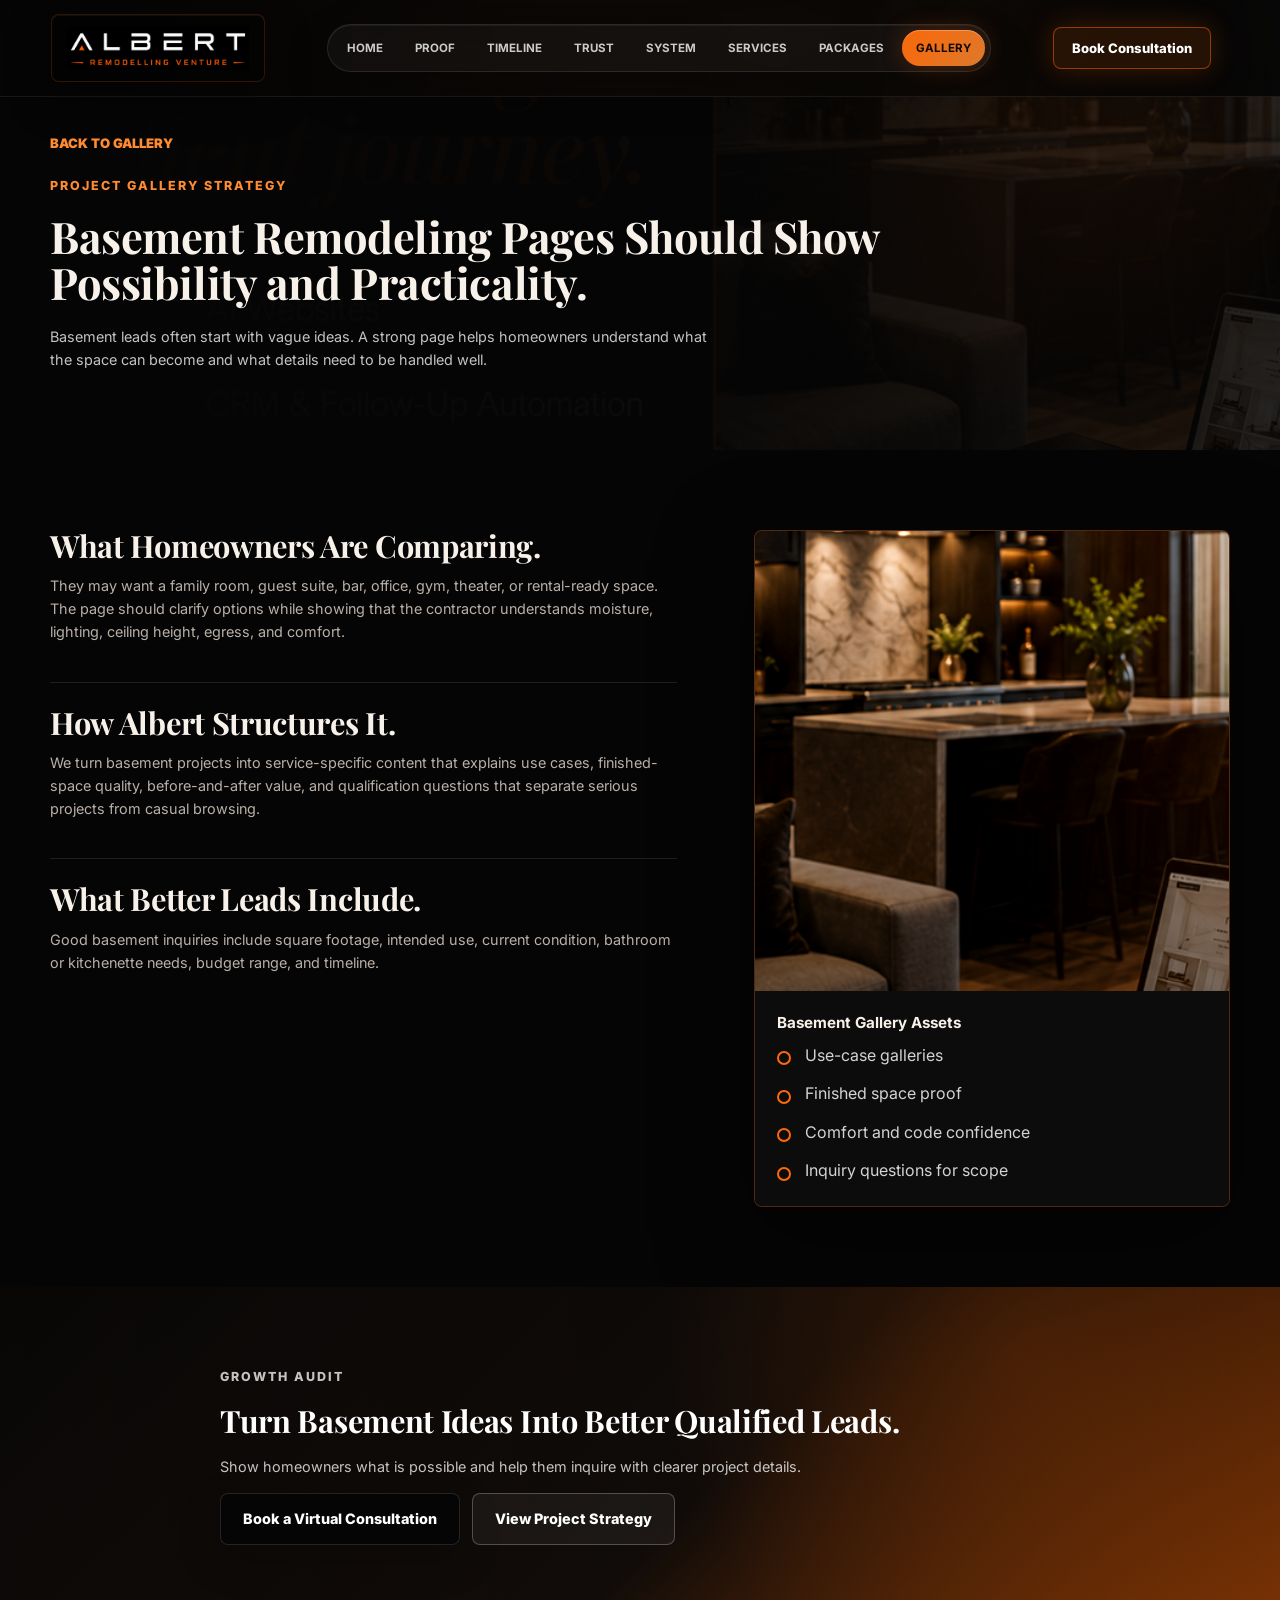
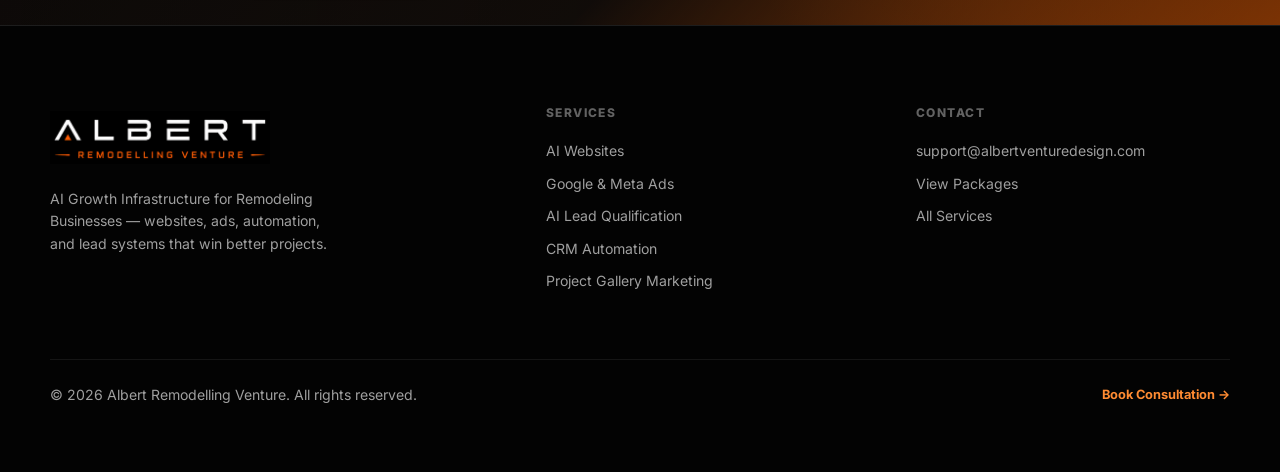
==== commit 01aa6080: "Update site-wide styles, index layout, and add before/after proof assets Co-Authored-By: Claude Sonn" ====
--- a/basement-remodeling.html
+++ b/basement-remodeling.html
@@ -11,11 +11,11 @@
   </head>
   <body>
     <a href="#main" class="skip-link">Skip to main content</a>
-    <header class="site-header" data-header><a class="brand" href="index.html" aria-label="Albert Remodelling Venture home"><img src="assets/albert-logo-wordmark.png" alt="Albert Remodelling Venture logo" /></a><nav class="nav" data-nav aria-label="Primary navigation"><a href="index.html">Home</a><a href="trust.html">Trust</a><a href="system.html">System</a><a href="services.html">Services</a><a href="packages.html">Packages</a><a class="is-active" href="gallery.html">Gallery</a></nav><a class="header-cta" href="mailto:support@albertventuredesign.com?subject=30-Minute%20Growth%20Audit">Book Audit</a><button class="nav-toggle" type="button" data-nav-toggle aria-label="Open navigation" aria-expanded="false"><span></span><span></span><span></span></button></header>
+    <header class="site-header" data-header><a class="brand" href="index.html" aria-label="Albert Remodelling Venture home"><img src="assets/albert-logo-wordmark.png" alt="Albert Remodelling Venture logo" /></a><nav class="nav" data-nav aria-label="Primary navigation"><a href="index.html">Home</a><a href="index.html#before-after-proof">Proof</a><a href="index.html#project-timeline">Timeline</a><a href="trust.html">Trust</a><a href="system.html">System</a><a href="services.html">Services</a><a href="packages.html">Packages</a><a class="is-active" href="gallery.html">Gallery</a></nav><a class="header-cta" href="index.html#virtual-consultation">Book Consultation</a><button class="nav-toggle" type="button" data-nav-toggle aria-label="Open navigation" aria-expanded="false"><span></span><span></span><span></span></button></header>
     <main id="main">
       <section class="page-hero"><div class="page-hero-bg" aria-hidden="true"><img src="albert_remodelling_venture_neat_folder/albert_remodelling_venture_neat_folder/02_CAROUSEL_POST_2_Project_Friction/slide_03.png" alt="" loading="eager" fetchpriority="high" decoding="async" /></div><div class="container"><a class="text-link reveal" href="gallery.html">Back to Gallery</a><p class="eyebrow reveal">Project Gallery Strategy</p><h1 class="reveal">Basement Remodeling Pages Should Show Possibility and Practicality.</h1><p class="reveal">Basement leads often start with vague ideas. A strong page helps homeowners understand what the space can become and what details need to be handled well.</p></div></section>
       <section class="section-pad"><div class="container detail-grid"><div class="detail-copy"><div class="detail-block reveal"><h2>What Homeowners Are Comparing.</h2><p>They may want a family room, guest suite, bar, office, gym, theater, or rental-ready space. The page should clarify options while showing that the contractor understands moisture, lighting, ceiling height, egress, and comfort.</p></div><div class="detail-block reveal"><h2>How Albert Structures It.</h2><p>We turn basement projects into service-specific content that explains use cases, finished-space quality, before-and-after value, and qualification questions that separate serious projects from casual browsing.</p></div><div class="detail-block reveal"><h2>What Better Leads Include.</h2><p>Good basement inquiries include square footage, intended use, current condition, bathroom or kitchenette needs, budget range, and timeline.</p></div></div><aside class="detail-visual reveal"><div class="project-visual basement" role="img" aria-label="Basement remodeling visual"></div><div class="detail-visual-caption"><h3>Basement Gallery Assets</h3><ul class="check-list"><li>Use-case galleries</li><li>Finished space proof</li><li>Comfort and code confidence</li><li>Inquiry questions for scope</li></ul></div></aside></div></section>
-      <section class="final-cta section-pad section-orange"><div class="container narrow reveal"><p class="eyebrow">Growth Audit</p><h2>Turn Basement Ideas Into Better Qualified Leads.</h2><p>Show homeowners what is possible and help them inquire with clearer project details.</p><div class="hero-actions"><a class="btn btn-dark" href="mailto:support@albertventuredesign.com?subject=Basement%20Remodeling%20Growth%20Audit">Book a 30-Minute Growth Audit</a><a class="btn btn-ghost-dark" href="mailto:support@albertventuredesign.com">support@albertventuredesign.com</a></div></div></section>
+      <section class="final-cta section-pad section-orange"><div class="container narrow reveal"><p class="eyebrow">Growth Audit</p><h2>Turn Basement Ideas Into Better Qualified Leads.</h2><p>Show homeowners what is possible and help them inquire with clearer project details.</p><div class="hero-actions"><a class="btn btn-dark" href="index.html#virtual-consultation">Book a Virtual Consultation</a><a class="btn btn-ghost-dark" href="index.html#project-strategy">View Project Strategy</a></div></div></section>
     </main>
         <footer class="footer">
       <div class="container">
@@ -41,7 +41,7 @@
         </div>
         <div class="footer-bottom">
           <p class="copyright">&copy; 2026 Albert Remodelling Venture. All rights reserved.</p>
-          <a href="mailto:support@albertventuredesign.com?subject=30-Minute%20Growth%20Audit" style="font-size:0.8rem;font-weight:700;color:var(--orange-2);">Book Free Audit &rarr;</a>
+          <a href="index.html#virtual-consultation" style="font-size:0.8rem;font-weight:700;color:var(--orange-2);">Book Consultation &rarr;</a>
         </div>
       </div>
     </footer><script src="script.js"></script>
--- a/styles.css
+++ b/styles.css
@@ -422,6 +422,88 @@
   content: "";
 }
 
+.hero-jumpbar {
+  display: flex;
+  flex-wrap: wrap;
+  gap: 10px;
+  margin-top: 18px;
+}
+
+.hero-jumpbar a {
+  display: inline-flex;
+  min-height: 38px;
+  align-items: center;
+  justify-content: center;
+  padding: 0 14px;
+  border: 1px solid rgba(255, 105, 8, 0.28);
+  border-radius: var(--radius);
+  background: rgba(0, 0, 0, 0.42);
+  color: rgba(255, 255, 255, 0.82);
+  font-size: 0.72rem;
+  font-weight: 900;
+  letter-spacing: 0.08em;
+  text-transform: uppercase;
+}
+
+.hero-jumpbar a:hover,
+.hero-jumpbar a:focus-visible {
+  border-color: rgba(255, 105, 8, 0.58);
+  color: #fff;
+}
+
+.audience-section {
+  background:
+    radial-gradient(circle at 78% 20%, rgba(255, 105, 8, 0.08), transparent 34%),
+    #080808;
+}
+
+.audience-panel {
+  display: grid;
+  grid-template-columns: minmax(0, 0.92fr) minmax(320px, 1fr);
+  gap: clamp(28px, 5vw, 58px);
+  align-items: center;
+  padding: clamp(26px, 5vw, 48px);
+  border: 1px solid rgba(255, 105, 8, 0.28);
+  border-radius: var(--radius);
+  background:
+    linear-gradient(145deg, rgba(255, 105, 8, 0.08), rgba(255, 255, 255, 0.02)),
+    #0d0b09;
+  box-shadow: var(--shadow);
+}
+
+.audience-copy p:not(.eyebrow) {
+  max-width: 680px;
+}
+
+.audience-grid {
+  display: grid;
+  gap: 12px;
+}
+
+.audience-grid div {
+  padding: 20px;
+  border: 1px solid rgba(255, 255, 255, 0.1);
+  border-radius: var(--radius);
+  background: rgba(255, 255, 255, 0.035);
+}
+
+.audience-grid span {
+  display: inline-flex;
+  margin-bottom: 12px;
+  color: var(--orange-2);
+  font-size: 0.72rem;
+  font-weight: 900;
+}
+
+.audience-grid h3 {
+  color: #fff;
+}
+
+.audience-grid p {
+  margin: 0;
+  font-size: 0.82rem;
+}
+
 .section-heading {
   max-width: 780px;
   margin-bottom: 44px;
@@ -800,6 +882,755 @@
   line-height: 1.5;
 }
 
+/* Before / after project proof */
+.sr-only {
+  position: absolute;
+  width: 1px;
+  height: 1px;
+  padding: 0;
+  margin: -1px;
+  overflow: hidden;
+  clip: rect(0, 0, 0, 0);
+  white-space: nowrap;
+  border: 0;
+}
+
+.before-after-section {
+  background:
+    linear-gradient(135deg, rgba(255, 105, 8, 0.08), transparent 34%),
+    #0c0a08;
+}
+
+.proof-grid {
+  display: grid;
+  grid-template-columns: minmax(0, 1.35fr) minmax(320px, 0.8fr);
+  gap: clamp(28px, 5vw, 56px);
+  align-items: center;
+}
+
+.before-after-slider {
+  overflow: hidden;
+  border: 1px solid rgba(255, 105, 8, 0.32);
+  border-radius: var(--radius);
+  background: #090909;
+  box-shadow: var(--shadow);
+}
+
+.ba-stage {
+  position: relative;
+  aspect-ratio: 16 / 9;
+  min-height: 330px;
+  overflow: hidden;
+}
+
+.ba-img,
+.ba-before-wrap {
+  position: absolute;
+  inset: 0;
+  width: 100%;
+  height: 100%;
+}
+
+.ba-img {
+  object-fit: cover;
+  filter: saturate(1.04) contrast(1.03);
+}
+
+.ba-before-wrap {
+  width: 100%;
+  overflow: hidden;
+  clip-path: inset(0 50% 0 0);
+}
+
+.ba-before {
+  max-width: none;
+  filter: saturate(0.86) contrast(0.92) brightness(0.86);
+}
+
+.ba-label {
+  position: absolute;
+  top: 18px;
+  z-index: 3;
+  display: inline-flex;
+  min-height: 30px;
+  align-items: center;
+  padding: 0 12px;
+  border: 1px solid rgba(255, 255, 255, 0.2);
+  border-radius: 999px;
+  background: rgba(0, 0, 0, 0.56);
+  color: #fff;
+  font-size: 0.68rem;
+  font-weight: 900;
+  letter-spacing: 0.12em;
+  text-transform: uppercase;
+  backdrop-filter: blur(12px);
+}
+
+.ba-label-before {
+  left: 18px;
+}
+
+.ba-label-after {
+  right: 18px;
+  border-color: rgba(255, 105, 8, 0.44);
+  color: var(--orange-2);
+}
+
+.ba-handle {
+  position: absolute;
+  top: 0;
+  bottom: 0;
+  left: 50%;
+  z-index: 4;
+  width: 2px;
+  background: rgba(255, 255, 255, 0.92);
+  transform: translateX(-50%);
+  pointer-events: none;
+}
+
+.ba-handle::before {
+  position: absolute;
+  top: 50%;
+  left: 50%;
+  display: grid;
+  width: 44px;
+  height: 44px;
+  place-items: center;
+  border: 1px solid rgba(255, 105, 8, 0.48);
+  border-radius: 999px;
+  background: rgba(8, 8, 8, 0.88);
+  color: #fff;
+  box-shadow: 0 0 26px rgba(255, 105, 8, 0.32);
+  content: "<>";
+  font-size: 0.92rem;
+  font-weight: 900;
+  transform: translate(-50%, -50%);
+}
+
+.ba-range {
+  display: block;
+  width: calc(100% - 36px);
+  margin: 18px;
+  accent-color: var(--orange);
+  cursor: ew-resize;
+}
+
+.proof-copy {
+  display: grid;
+  gap: 16px;
+}
+
+.proof-column {
+  padding: 22px;
+  border: 1px solid rgba(255, 255, 255, 0.1);
+  border-radius: var(--radius);
+  background: rgba(255, 255, 255, 0.035);
+}
+
+.proof-column.after {
+  border-color: rgba(255, 105, 8, 0.34);
+  background: rgba(255, 105, 8, 0.07);
+}
+
+.proof-label {
+  display: inline-flex;
+  margin-bottom: 14px;
+  color: var(--orange-2);
+  font-size: 0.68rem;
+  font-weight: 900;
+  letter-spacing: 0.14em;
+  text-transform: uppercase;
+}
+
+.proof-column ul {
+  display: grid;
+  gap: 10px;
+  margin: 0;
+  padding: 0;
+  list-style: none;
+}
+
+.proof-column li {
+  position: relative;
+  padding-left: 22px;
+  color: rgba(255, 255, 255, 0.72);
+  font-size: 0.84rem;
+  line-height: 1.5;
+}
+
+.proof-column li::before {
+  position: absolute;
+  top: 0.58em;
+  left: 0;
+  width: 8px;
+  height: 8px;
+  border-radius: 999px;
+  background: var(--orange);
+  content: "";
+}
+
+/* ── Virtual Consultation Form ──────────────────────────────────── */
+
+.consult-section {
+  background:
+    radial-gradient(circle at 18% 60%, rgba(255, 105, 8, 0.06), transparent 38%),
+    #070707;
+}
+
+.consult-grid {
+  display: grid;
+  grid-template-columns: 1fr 1.2fr;
+  gap: clamp(36px, 6vw, 68px);
+  align-items: start;
+}
+
+.consult-left {
+  position: sticky;
+  top: 110px;
+}
+
+.consult-review-title {
+  font-size: 0.68rem;
+  font-weight: 800;
+  text-transform: uppercase;
+  letter-spacing: 0.12em;
+  color: rgba(255, 255, 255, 0.4);
+  margin: 0 0 18px;
+}
+
+.consult-review-list {
+  list-style: none;
+  margin: 0 0 26px;
+  padding: 0;
+  display: grid;
+  gap: 11px;
+}
+
+.consult-review-list li {
+  display: flex;
+  align-items: flex-start;
+  gap: 12px;
+  font-size: 0.87rem;
+  color: rgba(255, 255, 255, 0.72);
+  line-height: 1.5;
+}
+
+.consult-review-list li::before {
+  content: "";
+  flex-shrink: 0;
+  width: 6px;
+  height: 6px;
+  margin-top: 0.46em;
+  border-radius: 999px;
+  background: var(--orange);
+  box-shadow: 0 0 6px rgba(255, 105, 8, 0.5);
+}
+
+.consult-best-for {
+  padding: 18px 20px;
+  border: 1px solid rgba(255, 105, 8, 0.2);
+  border-radius: var(--radius);
+  background: rgba(255, 105, 8, 0.05);
+}
+
+.consult-best-for .consult-review-title {
+  margin-bottom: 8px;
+  color: var(--orange-2);
+}
+
+.consult-best-for p {
+  font-size: 0.82rem;
+  color: rgba(255, 255, 255, 0.55);
+  line-height: 1.6;
+  margin: 0;
+}
+
+/* Form card */
+.consult-form-card {
+  border: 1px solid rgba(255, 105, 8, 0.35);
+  border-radius: var(--radius);
+  background:
+    linear-gradient(165deg, rgba(255, 105, 8, 0.07), rgba(255, 255, 255, 0.02)),
+    #0e0b09;
+  box-shadow: 0 0 60px rgba(255, 105, 8, 0.1), inset 0 1px 0 rgba(255, 255, 255, 0.05);
+  padding: clamp(22px, 4vw, 34px);
+}
+
+.form-title {
+  font-family: "Playfair Display", Georgia, serif;
+  font-size: 1.2rem;
+  font-weight: 700;
+  color: #fff;
+  margin: 0 0 22px;
+}
+
+.form-grid {
+  display: grid;
+  gap: 14px;
+}
+
+.form-row-2 {
+  display: grid;
+  grid-template-columns: 1fr 1fr;
+  gap: 12px;
+}
+
+.form-group {
+  display: grid;
+  gap: 5px;
+}
+
+.form-label {
+  font-size: 0.67rem;
+  font-weight: 700;
+  text-transform: uppercase;
+  letter-spacing: 0.1em;
+  color: rgba(255, 255, 255, 0.45);
+}
+
+.form-input,
+.form-select,
+.form-textarea {
+  width: 100%;
+  padding: 10px 13px;
+  border: 1px solid rgba(255, 255, 255, 0.1);
+  border-radius: 6px;
+  background: rgba(255, 255, 255, 0.04);
+  color: #fff;
+  font-family: "Inter", Arial, sans-serif;
+  font-size: 0.84rem;
+  line-height: 1.4;
+  transition: border-color 180ms ease, box-shadow 180ms ease;
+  -webkit-appearance: none;
+  appearance: none;
+}
+
+.form-input::placeholder,
+.form-textarea::placeholder {
+  color: rgba(255, 255, 255, 0.25);
+}
+
+.form-input:focus,
+.form-select:focus,
+.form-textarea:focus {
+  border-color: var(--orange);
+  box-shadow: 0 0 0 3px rgba(255, 105, 8, 0.14);
+  outline: none;
+}
+
+.form-select {
+  background-image: url("data:image/svg+xml,%3Csvg xmlns='http://www.w3.org/2000/svg' width='11' height='11' viewBox='0 0 24 24' fill='none' stroke='rgba(255,105,8,0.7)' stroke-width='2.5' stroke-linecap='round' stroke-linejoin='round'%3E%3Cpolyline points='6 9 12 15 18 9'%3E%3C/polyline%3E%3C/svg%3E");
+  background-repeat: no-repeat;
+  background-position: right 13px center;
+  padding-right: 34px;
+  cursor: pointer;
+}
+
+.form-select option {
+  background: #1a1410;
+  color: #fff;
+}
+
+.form-textarea {
+  resize: vertical;
+  min-height: 88px;
+}
+
+.btn-submit {
+  width: 100%;
+  margin-top: 6px;
+}
+
+.form-note {
+  margin: 10px 0 0;
+  text-align: center;
+  font-size: 0.73rem;
+  color: rgba(255, 255, 255, 0.3);
+}
+
+.form-success {
+  display: none;
+  flex-direction: column;
+  align-items: center;
+  justify-content: center;
+  gap: 16px;
+  padding: 48px 28px;
+  text-align: center;
+}
+
+.form-success-icon {
+  display: flex;
+  align-items: center;
+  justify-content: center;
+  width: 52px;
+  height: 52px;
+  border: 1px solid rgba(255, 105, 8, 0.4);
+  border-radius: 999px;
+  background: rgba(255, 105, 8, 0.1);
+}
+
+.form-success-icon svg {
+  width: 22px;
+  height: 22px;
+  stroke: var(--orange);
+  fill: none;
+  stroke-width: 2.5;
+  stroke-linecap: round;
+  stroke-linejoin: round;
+}
+
+.form-success h3 {
+  color: #fff;
+  margin: 0;
+}
+
+.form-success p {
+  max-width: 340px;
+  font-size: 0.85rem;
+  color: rgba(255, 255, 255, 0.5);
+  margin: 0;
+  line-height: 1.65;
+}
+
+/* ── Project Strategy / Tier Comparison ─────────────────────────── */
+
+.strategy-section {
+  background:
+    radial-gradient(circle at 50% 0%, rgba(255, 105, 8, 0.07), transparent 44%),
+    #080808;
+}
+
+.tier-scale {
+  display: flex;
+  align-items: center;
+  justify-content: center;
+  gap: 10px;
+  margin-bottom: 44px;
+  flex-wrap: wrap;
+}
+
+.tier-scale-node {
+  display: inline-flex;
+  align-items: center;
+  gap: 8px;
+  padding: 7px 16px;
+  border: 1px solid rgba(255, 255, 255, 0.1);
+  border-radius: 999px;
+  font-size: 0.68rem;
+  font-weight: 800;
+  text-transform: uppercase;
+  letter-spacing: 0.1em;
+  color: rgba(255, 255, 255, 0.4);
+  text-decoration: none;
+  cursor: pointer;
+  transition: border-color 180ms ease, color 180ms ease, background 180ms ease;
+}
+
+.tier-scale-node:hover {
+  background: rgba(255, 255, 255, 0.05);
+  color: rgba(255, 255, 255, 0.75);
+}
+
+.tier-scale-node.mid:hover {
+  background: rgba(255, 105, 8, 0.08);
+  border-color: rgba(255, 105, 8, 0.4);
+}
+
+.tier-scale-node.top:hover {
+  background: rgba(255, 105, 8, 0.12);
+  border-color: rgba(255, 105, 8, 0.6);
+}
+
+.tier-scale-node::before {
+  content: "";
+  width: 7px;
+  height: 7px;
+  border-radius: 999px;
+  background: rgba(255, 105, 8, 0.35);
+  flex-shrink: 0;
+}
+
+.tier-scale-node.mid {
+  border-color: rgba(255, 105, 8, 0.22);
+  color: rgba(255, 255, 255, 0.62);
+}
+
+.tier-scale-node.mid::before {
+  background: rgba(255, 105, 8, 0.65);
+  width: 9px;
+  height: 9px;
+}
+
+.tier-scale-node.top {
+  border-color: rgba(255, 105, 8, 0.44);
+  color: rgba(255, 255, 255, 0.88);
+}
+
+.tier-scale-node.top::before {
+  background: var(--orange);
+  width: 10px;
+  height: 10px;
+  box-shadow: 0 0 8px rgba(255, 105, 8, 0.55);
+}
+
+.tier-scale-arrow {
+  color: rgba(255, 255, 255, 0.18);
+  font-size: 0.8rem;
+  line-height: 1;
+  user-select: none;
+}
+
+.tier-grid {
+  display: grid;
+  grid-template-columns: repeat(3, minmax(0, 1fr));
+  gap: 18px;
+  align-items: start;
+}
+
+.tier-card {
+  position: relative;
+  border: 1px solid rgba(255, 255, 255, 0.09);
+  border-radius: var(--radius);
+  overflow: hidden;
+  background:
+    linear-gradient(165deg, rgba(255, 255, 255, 0.04), rgba(255, 255, 255, 0.015)),
+    #0c0a08;
+  transition: transform 200ms ease, border-color 200ms ease, box-shadow 200ms ease;
+}
+
+.tier-card::after {
+  content: "";
+  position: absolute;
+  bottom: 0;
+  left: 14%;
+  right: 14%;
+  height: 1px;
+  border-radius: 999px;
+  background: rgba(255, 255, 255, 0.22);
+  box-shadow:
+    0 0 10px 2px rgba(255, 255, 255, 0.1),
+    0 0 24px 6px rgba(255, 255, 255, 0.05);
+}
+
+.tier-card.tier-featured::after {
+  left: 6%;
+  right: 6%;
+  background: var(--orange);
+  box-shadow:
+    0 0 14px 3px rgba(255, 105, 8, 0.5),
+    0 0 32px 8px rgba(255, 105, 8, 0.22);
+}
+
+.tier-card.tier-luxury::after {
+  left: 2%;
+  right: 2%;
+  background: var(--gold);
+  box-shadow:
+    0 0 16px 4px rgba(217, 165, 90, 0.55),
+    0 0 38px 10px rgba(217, 165, 90, 0.22);
+}
+
+.tier-card:hover {
+  transform: translateY(-4px);
+  border-color: rgba(255, 105, 8, 0.32);
+  box-shadow: 0 16px 48px rgba(0, 0, 0, 0.3);
+}
+
+.tier-card.tier-featured {
+  border-color: rgba(255, 105, 8, 0.44);
+  background:
+    linear-gradient(165deg, rgba(255, 105, 8, 0.1), rgba(255, 255, 255, 0.025)),
+    #100d0a;
+  box-shadow: 0 0 50px rgba(255, 105, 8, 0.1);
+}
+
+.tier-card.tier-featured:hover {
+  box-shadow: 0 0 60px rgba(255, 105, 8, 0.18);
+}
+
+.tier-card.tier-luxury {
+  border-color: rgba(217, 165, 90, 0.32);
+  background:
+    linear-gradient(165deg, rgba(217, 165, 90, 0.07), rgba(255, 255, 255, 0.02)),
+    #0e0c09;
+}
+
+.tier-card.tier-luxury:hover {
+  border-color: rgba(217, 165, 90, 0.52);
+  box-shadow: 0 0 44px rgba(217, 165, 90, 0.1);
+}
+
+@keyframes tier-target-pulse {
+  0%   { box-shadow: 0 0 0 0 rgba(255, 105, 8, 0); }
+  25%  { box-shadow: 0 0 0 6px rgba(255, 105, 8, 0.32); }
+  100% { box-shadow: 0 0 0 14px rgba(255, 105, 8, 0); }
+}
+
+.tier-card:target {
+  animation: tier-target-pulse 0.7s ease forwards;
+}
+
+.tier-card.tier-luxury:target {
+  animation-name: tier-target-pulse;
+}
+
+.tier-head {
+  padding: 22px 22px 18px;
+  border-bottom: 1px solid rgba(255, 255, 255, 0.06);
+}
+
+.tier-badge {
+  display: inline-flex;
+  align-items: center;
+  padding: 3px 10px;
+  margin-bottom: 10px;
+  border-radius: 999px;
+  font-size: 0.63rem;
+  font-weight: 800;
+  text-transform: uppercase;
+  letter-spacing: 0.1em;
+}
+
+.tier-card:not(.tier-featured):not(.tier-luxury) .tier-badge {
+  background: rgba(255, 255, 255, 0.07);
+  border: 1px solid rgba(255, 255, 255, 0.12);
+  color: rgba(255, 255, 255, 0.6);
+}
+
+.tier-featured .tier-badge {
+  background: rgba(255, 105, 8, 0.14);
+  border: 1px solid rgba(255, 105, 8, 0.3);
+  color: var(--orange-2);
+}
+
+.tier-luxury .tier-badge {
+  background: rgba(217, 165, 90, 0.12);
+  border: 1px solid rgba(217, 165, 90, 0.3);
+  color: var(--gold);
+}
+
+.tier-head h3 {
+  color: #fff;
+  margin-bottom: 8px;
+}
+
+.tier-best-for {
+  font-size: 0.77rem;
+  color: rgba(255, 255, 255, 0.42);
+  line-height: 1.55;
+  margin: 0;
+}
+
+.tier-meta {
+  display: flex;
+  gap: 18px;
+  padding: 11px 22px;
+  background: rgba(255, 255, 255, 0.025);
+  border-bottom: 1px solid rgba(255, 255, 255, 0.06);
+}
+
+.tier-meta-item {
+  display: flex;
+  align-items: center;
+  gap: 7px;
+  font-size: 0.72rem;
+  font-weight: 600;
+  color: rgba(255, 255, 255, 0.58);
+}
+
+.tier-meta-item svg {
+  width: 12px;
+  height: 12px;
+  stroke: var(--orange-2);
+  fill: none;
+  stroke-width: 2;
+  stroke-linecap: round;
+  stroke-linejoin: round;
+  flex-shrink: 0;
+}
+
+.tier-luxury .tier-meta-item svg {
+  stroke: var(--gold);
+}
+
+.tier-body {
+  padding: 20px 22px;
+  display: grid;
+  gap: 14px;
+}
+
+.tier-row {
+  display: grid;
+  gap: 4px;
+}
+
+.tier-row-label {
+  font-size: 0.6rem;
+  font-weight: 800;
+  text-transform: uppercase;
+  letter-spacing: 0.12em;
+  color: var(--orange-2);
+}
+
+.tier-luxury .tier-row-label {
+  color: var(--gold);
+}
+
+.tier-row p {
+  font-size: 0.8rem;
+  color: rgba(255, 255, 255, 0.56);
+  line-height: 1.58;
+  margin: 0;
+}
+
+.tier-outcome {
+  padding: 11px 14px;
+  border-radius: 6px;
+  border-left: 2px solid var(--orange);
+  background: rgba(255, 105, 8, 0.06);
+}
+
+.tier-luxury .tier-outcome {
+  border-left-color: var(--gold);
+  background: rgba(217, 165, 90, 0.05);
+}
+
+.tier-outcome p {
+  font-size: 0.79rem;
+  color: rgba(255, 255, 255, 0.72);
+  font-weight: 500;
+  margin: 0;
+}
+
+.strategy-cta {
+  display: flex;
+  align-items: center;
+  justify-content: space-between;
+  gap: 28px;
+  margin-top: 48px;
+  padding: 36px 40px;
+  border: 1px solid rgba(255, 105, 8, 0.24);
+  border-radius: var(--radius);
+  background:
+    radial-gradient(circle at 80% 50%, rgba(255, 105, 8, 0.09), transparent 44%),
+    rgba(255, 255, 255, 0.02);
+}
+
+.strategy-cta-copy h3 {
+  color: #fff;
+  margin-bottom: 6px;
+}
+
+.strategy-cta-copy p {
+  max-width: 540px;
+  font-size: 0.82rem;
+  color: rgba(255, 255, 255, 0.5);
+  margin: 0;
+  line-height: 1.6;
+}
+
+/* ─────────────────────────────────────────────────────────────────── */
+
 /* Metrics / numbers band */
 .metrics-grid {
   display: grid;
@@ -908,6 +1739,64 @@
 
 .timeline-step h3 {
   font-size: 1rem;
+}
+
+.growth-timeline .timeline-step {
+  position: relative;
+  min-height: 310px;
+}
+
+.growth-timeline .timeline-step:not(:last-child)::after {
+  position: absolute;
+  top: 47px;
+  right: -14px;
+  z-index: 2;
+  width: 14px;
+  height: 2px;
+  background: linear-gradient(90deg, var(--orange), rgba(255, 105, 8, 0.18));
+  content: "";
+}
+
+.timeline-icon {
+  display: flex;
+  align-items: center;
+  justify-content: center;
+  width: 46px;
+  height: 46px;
+  margin-bottom: 20px;
+  border: 1px solid rgba(255, 105, 8, 0.34);
+  border-radius: var(--radius);
+  background: rgba(255, 105, 8, 0.1);
+  color: var(--orange-2);
+}
+
+.timeline-icon svg {
+  width: 20px;
+  height: 20px;
+  stroke: currentColor;
+  fill: none;
+  stroke-width: 1.8;
+  stroke-linecap: round;
+  stroke-linejoin: round;
+}
+
+.growth-timeline .timeline-step span {
+  margin-bottom: 18px;
+  color: var(--orange-2);
+  font-size: 0.68rem;
+  letter-spacing: 0.1em;
+  text-transform: uppercase;
+}
+
+.growth-timeline .timeline-step p {
+  margin-bottom: 0;
+  font-size: 0.82rem;
+}
+
+.timeline-cta {
+  display: flex;
+  justify-content: center;
+  margin-top: 34px;
 }
 
 .package-grid {
@@ -1180,6 +2069,43 @@
   color: rgba(255, 255, 255, 0.3);
 }
 
+.mobile-sticky-cta {
+  display: none;
+}
+
+.sticky-rail {
+  position: fixed;
+  right: 18px;
+  bottom: 22px;
+  z-index: 75;
+  display: grid;
+  gap: 8px;
+  width: 176px;
+}
+
+.sticky-rail a {
+  display: flex;
+  min-height: 42px;
+  align-items: center;
+  justify-content: center;
+  padding: 0 12px;
+  border: 1px solid rgba(255, 105, 8, 0.34);
+  border-radius: var(--radius);
+  background: rgba(7, 7, 7, 0.86);
+  color: #fff;
+  font-size: 0.72rem;
+  font-weight: 900;
+  text-align: center;
+  text-transform: uppercase;
+  box-shadow: 0 16px 44px rgba(0, 0, 0, 0.34);
+  backdrop-filter: blur(14px);
+}
+
+.sticky-rail a:first-child {
+  background: linear-gradient(135deg, var(--orange), var(--orange-2));
+  color: #120904;
+}
+
 .reveal {
   opacity: 0;
   transform: translateY(18px);
@@ -1192,41 +2118,6 @@
 }
 
 @media (max-width: 1080px) {
-  .card-grid.five,
-  .feature-strip,
-  .timeline {
-    grid-template-columns: repeat(2, minmax(0, 1fr));
-  }
-
-  .service-grid,
-  .gallery-grid,
-  .package-grid {
-    grid-template-columns: repeat(2, minmax(0, 1fr));
-  }
-
-  .package-card.featured {
-    order: -1;
-  }
-
-  .pain-grid.five {
-    grid-template-columns: repeat(2, minmax(0, 1fr));
-  }
-
-  .metrics-grid {
-    grid-template-columns: repeat(2, 1fr);
-  }
-
-  .metric:nth-child(2) {
-    border-right: 0;
-  }
-
-  .metric:nth-child(1),
-  .metric:nth-child(2) {
-    border-bottom: 1px solid var(--line);
-  }
-}
-
-@media (max-width: 820px) {
   .site-header {
     grid-template-columns: auto 1fr auto;
   }
@@ -1286,6 +2177,142 @@
     color: #120904;
   }
 
+  .card-grid.five,
+  .feature-strip,
+  .timeline {
+    grid-template-columns: repeat(2, minmax(0, 1fr));
+  }
+
+  .service-grid,
+  .gallery-grid,
+  .package-grid {
+    grid-template-columns: repeat(2, minmax(0, 1fr));
+  }
+
+  .package-card.featured {
+    order: -1;
+  }
+
+  .pain-grid.five {
+    grid-template-columns: repeat(2, minmax(0, 1fr));
+  }
+
+  .metrics-grid {
+    grid-template-columns: repeat(2, 1fr);
+  }
+
+  .metric:nth-child(2) {
+    border-right: 0;
+  }
+
+  .metric:nth-child(1),
+  .metric:nth-child(2) {
+    border-bottom: 1px solid var(--line);
+  }
+
+  .tier-grid {
+    grid-template-columns: 1fr;
+  }
+
+  .proof-grid {
+    grid-template-columns: 1fr;
+  }
+
+  .growth-timeline .timeline-step:not(:last-child)::after {
+    display: none;
+  }
+
+  .strategy-cta {
+    flex-direction: column;
+    text-align: center;
+    padding: 28px 24px;
+  }
+
+  .strategy-cta-copy p {
+    max-width: 100%;
+  }
+
+  .consult-grid {
+    grid-template-columns: 1fr;
+  }
+
+  .consult-left {
+    position: static;
+  }
+
+  .form-row-2 {
+    grid-template-columns: 1fr;
+  }
+
+  .audience-panel {
+    grid-template-columns: 1fr;
+  }
+
+  .sticky-rail {
+    display: none;
+  }
+}
+
+@media (max-width: 820px) {
+  .site-header {
+    grid-template-columns: auto 1fr auto;
+  }
+
+  .brand img {
+    width: 100%;
+  }
+
+  .brand {
+    width: 136px;
+    height: 52px;
+    padding: 8px 10px;
+  }
+
+  .header-cta {
+    justify-self: end;
+  }
+
+  .nav-toggle {
+    display: flex;
+  }
+
+  .nav {
+    position: fixed;
+    inset: 72px 14px auto 14px;
+    width: calc(100% - 28px);
+    display: grid;
+    justify-self: stretch;
+    justify-content: stretch;
+    gap: 6px;
+    padding: 14px;
+    border: 1px solid var(--line);
+    border-radius: var(--radius);
+    background: rgba(8, 8, 8, 0.96);
+    box-shadow: var(--shadow);
+    transform: translateY(-18px);
+    opacity: 0;
+    pointer-events: none;
+    transition: opacity 180ms ease, transform 180ms ease;
+  }
+
+  .nav.is-open {
+    transform: translateY(0);
+    opacity: 1;
+    pointer-events: auto;
+  }
+
+  .nav a {
+    min-height: 46px;
+    justify-content: flex-start;
+    padding: 0 14px;
+    border-radius: var(--radius);
+    border-bottom: 0;
+  }
+
+  .nav a.is-active {
+    color: #120904;
+  }
+
   .section-pad {
     padding: 64px 0;
   }
@@ -1328,6 +2355,10 @@
 }
 
 @media (max-width: 640px) {
+  [id] {
+    scroll-margin-top: 148px;
+  }
+
   h1,
   h2 {
     line-height: 1.1;
@@ -1348,6 +2379,10 @@
     padding-left: 14px;
   }
 
+  body {
+    padding-bottom: 74px;
+  }
+
   .header-cta {
     min-height: 40px;
     padding: 0 12px;
@@ -1360,6 +2395,11 @@
 
   .hero-actions,
   .hero-actions .btn {
+    width: 100%;
+  }
+
+  .hero-jumpbar,
+  .hero-jumpbar a {
     width: 100%;
   }
 
@@ -1380,6 +2420,44 @@
     grid-template-columns: 1fr;
   }
 
+  .tier-scale-arrow {
+    display: none;
+  }
+
+  .tier-head,
+  .tier-meta,
+  .tier-body {
+    padding-left: 16px;
+    padding-right: 16px;
+  }
+
+  .ba-stage {
+    min-height: 255px;
+  }
+
+  .ba-label {
+    top: 12px;
+    min-height: 28px;
+    padding: 0 10px;
+    font-size: 0.62rem;
+  }
+
+  .ba-label-before {
+    left: 12px;
+  }
+
+  .ba-label-after {
+    right: 12px;
+  }
+
+  .proof-column {
+    padding: 18px;
+  }
+
+  .strategy-cta {
+    padding: 24px 18px;
+  }
+
   .metrics-grid {
     grid-template-columns: repeat(2, 1fr);
   }
@@ -1421,6 +2499,25 @@
     position: static;
     display: inline-flex;
     margin-bottom: 16px;
+  }
+
+  .mobile-sticky-cta {
+    position: fixed;
+    right: 14px;
+    bottom: 14px;
+    left: 14px;
+    z-index: 80;
+    display: flex;
+    min-height: 52px;
+    align-items: center;
+    justify-content: center;
+    border: 1px solid rgba(255, 255, 255, 0.2);
+    border-radius: var(--radius);
+    background: linear-gradient(135deg, var(--orange), var(--orange-2));
+    color: #120904;
+    font-size: 0.88rem;
+    font-weight: 900;
+    box-shadow: 0 16px 44px rgba(0, 0, 0, 0.42), 0 0 34px rgba(255, 105, 8, 0.34);
   }
 }
 
